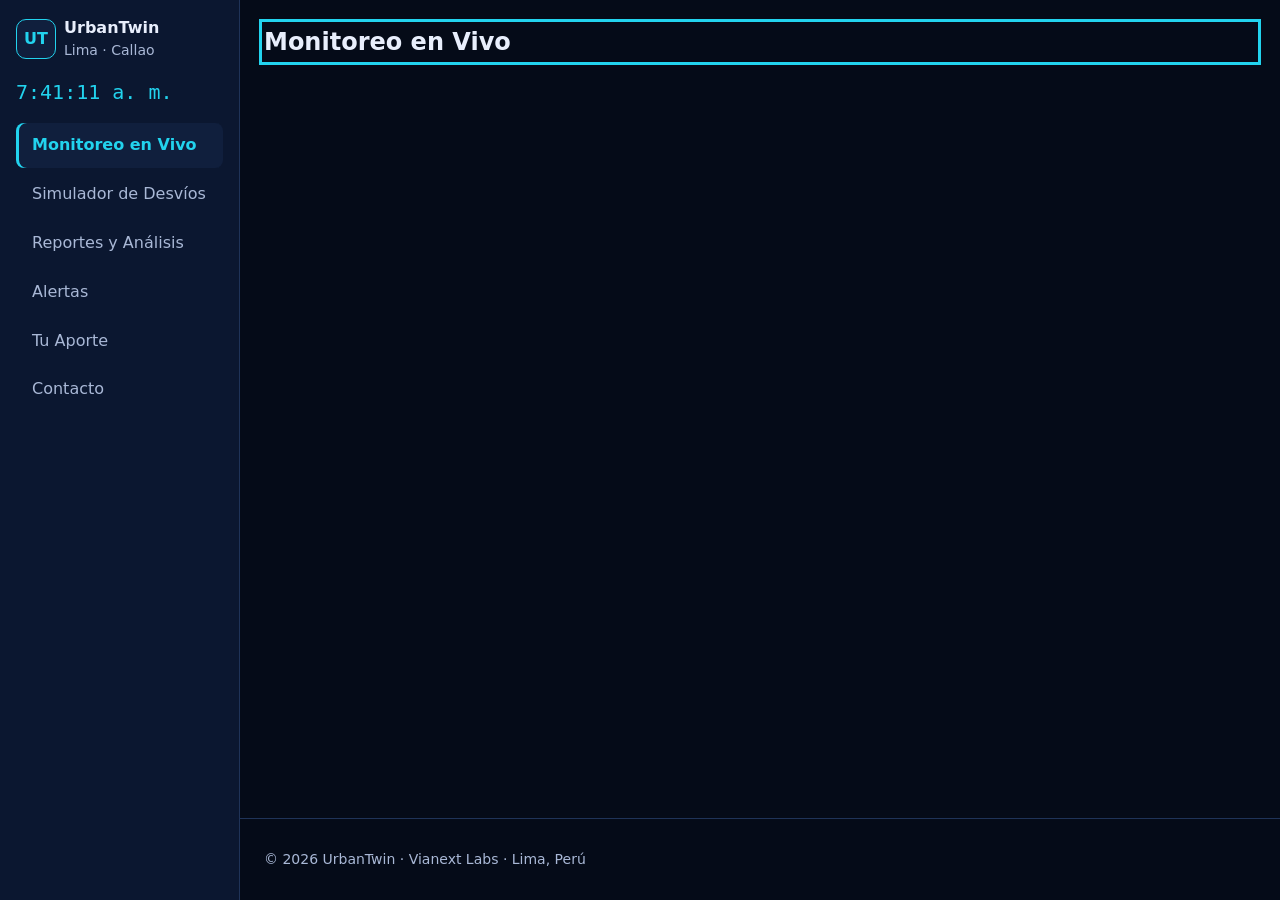
==== pages/index.html @ 760b2c67 "Base compartida: layout, variables CSS y navegación" ====
<!DOCTYPE html>
<html lang="es">
<head>
  <meta charset="UTF-8">
  <meta name="viewport" content="width=device-width, initial-scale=1">
  <title>UrbanTwin | Gemelo Digital Urbano</title>
  <link rel="icon" href="../favicon.ico">
  <link rel="stylesheet" href="../css/styles.css">
</head>
<body>
  <a class="skip-link" href="#contenido">Saltar al contenido</a>

  <aside class="sidebar">
    <div class="brand">
      <span class="brand__logo" aria-hidden="true">UT</span>
      <div>
        <strong>UrbanTwin</strong>
        <small>Lima · Callao</small>
      </div>
    </div>

    <p class="clock" id="reloj" aria-label="Hora del sistema">--:--:--</p>

    <nav aria-label="Navegación principal">
      <ul class="nav">
        <li><a href="#monitoreo" data-section="monitoreo">Monitoreo en Vivo</a></li>
        <li><a href="#simulador" data-section="simulador">Simulador de Desvíos</a></li>
        <li><a href="#reportes" data-section="reportes">Reportes y Análisis</a></li>
        <li><a href="#alertas" data-section="alertas">Alertas</a></li>
        <li><a href="#aporte" data-section="aporte">Tu Aporte</a></li>
        <li><a href="#contacto" data-section="contacto">Contacto</a></li>
      </ul>
    </nav>
  </aside>

  <div class="page">
    <main id="contenido">

      <!-- Persona 1 -->
      <section id="monitoreo" class="panel" aria-labelledby="t-monitoreo">
        <h1 id="t-monitoreo" tabindex="-1">Monitoreo en Vivo</h1>
        <!-- SECCIÓN: MONITOREO (Persona 1) -->
      </section>

      <section id="simulador" class="panel" aria-labelledby="t-simulador">
        <h2 id="t-simulador" tabindex="-1">Simulador de Desvíos</h2>
        <!-- SECCIÓN: SIMULADOR (Persona 1) -->
      </section>

      <!-- Persona 2 -->
      <section id="reportes" class="panel" aria-labelledby="t-reportes">
        <h2 id="t-reportes" tabindex="-1">Reportes y Análisis</h2>
        <!-- SECCIÓN: REPORTES (Persona 2) -->
      </section>

      <section id="alertas" class="panel" aria-labelledby="t-alertas">
        <h2 id="t-alertas" tabindex="-1">Alertas y Asistente</h2>
        <!-- SECCIÓN: ALERTAS (Persona 2) -->
      </section>

      <section id="aporte" class="panel" aria-labelledby="t-aporte">
        <h2 id="t-aporte" tabindex="-1">Tu Aporte</h2>
        <!-- SECCIÓN: TU APORTE (Persona 2) -->
      </section>

      <section id="contacto" class="panel" aria-labelledby="t-contacto">
        <h2 id="t-contacto" tabindex="-1">Contacto</h2>
        <!-- SECCIÓN: CONTACTO (Persona 2) -->
      </section>

    </main>

    <footer class="footer">
      <p>© 2026 UrbanTwin · Vianext Labs · Lima, Perú</p>
    </footer>
  </div>

  <script src="../js/main.js" defer></script>
</body>
</html>
---- css/styles.css ----
/* ===== VARIABLES (guía de estilos 4.1) ===== */
:root {
  --bg: #050b18;
  --surface: #0b1730;
  --surface-2: #101f3d;
  --border: #1f3358;

  --text: #e8eefc;
  --muted: #a9b8d6;

  --accent: #22d3ee;      /* cian: acciones */
  --red: #f87171;         /* congestión severa */
  --orange: #fb923c;      /* tráfico lento */
  --green: #34d399;       /* flujo normal */
  --purple: #c084fc;      /* semáforos inoperativos */

  --font-main: "Inter", "Roboto", system-ui, sans-serif;
  --font-mono: "JetBrains Mono", ui-monospace, monospace;

  --fs-base: 1rem;        /* 16px */
  --fs-small: 0.875rem;   /* 14px */
  --fs-h1: 1.5rem;        /* 24px */
  --fs-kpi: 2rem;         /* 32px */

  --radius: 12px;
  --space-1: 0.5rem;
  --space-2: 1rem;
  --space-3: 1.5rem;
  --sidebar-w: 240px;
}

/* ===== BASE ===== */
*, *::before, *::after { box-sizing: border-box; }

body {
  margin: 0;
  background: var(--bg);
  color: var(--text);
  font-family: var(--font-main);
  font-size: var(--fs-base);
  line-height: 1.5;
}

h1, h2 { margin: 0 0 var(--space-2); font-size: var(--fs-h1); }

a { color: var(--accent); }

:focus-visible {
  outline: 3px solid var(--accent);
  outline-offset: 2px;
}

.skip-link {
  position: absolute;
  left: -999px;
  background: var(--accent);
  color: #000;
  padding: var(--space-1) var(--space-2);
  z-index: 100;
}
.skip-link:focus { left: var(--space-1); top: var(--space-1); }

/* ===== LAYOUT ===== */
.sidebar {
  position: fixed;
  inset: 0 auto 0 0;
  width: var(--sidebar-w);
  background: var(--surface);
  border-right: 1px solid var(--border);
  padding: var(--space-2);
  display: flex;
  flex-direction: column;
  gap: var(--space-2);
}

.page {
  margin-left: var(--sidebar-w);
  min-height: 100vh;
  display: flex;
  flex-direction: column;
}

main { flex: 1; padding: var(--space-3); }

.brand { display: flex; align-items: center; gap: var(--space-1); }
.brand small { display: block; color: var(--muted); font-size: var(--fs-small); }
.brand__logo {
  display: grid; place-items: center;
  width: 40px; height: 40px;
  border-radius: 10px;
  background: var(--surface-2);
  border: 1px solid var(--accent);
  color: var(--accent);
  font-weight: 700;
}

.clock {
  margin: 0;
  font-family: var(--font-mono);
  font-size: 1.25rem;
  color: var(--accent);
}

.nav { list-style: none; margin: 0; padding: 0; display: grid; gap: 4px; }
.nav a {
  display: block;
  padding: 0.65rem var(--space-2);
  border-radius: 8px;
  color: var(--muted);
  text-decoration: none;
}
.nav a:hover { background: var(--surface-2); color: var(--text); }
.nav a[aria-current="page"] {
  background: var(--surface-2);
  color: var(--accent);
  font-weight: 600;
  box-shadow: inset 3px 0 0 var(--accent);
}

/* Solo se muestra la sección activa */
.panel { display: none; }
.panel.is-active { display: block; }

.footer {
  padding: var(--space-2) var(--space-3);
  border-top: 1px solid var(--border);
  color: var(--muted);
  font-size: var(--fs-small);
}

/* ===== COMPONENTES REUTILIZABLES ===== */
.card {
  background: var(--surface);
  border: 1px solid var(--border);
  border-radius: var(--radius);
  padding: var(--space-2);
}

.btn {
  background: var(--accent);
  color: #001018;
  border: 0;
  border-radius: 8px;
  padding: 0.65rem var(--space-2);
  font-weight: 600;
  cursor: pointer;
}
.btn:hover { filter: brightness(1.1); }
.btn--ghost {
  background: transparent;
  color: var(--text);
  border: 1px solid var(--border);
}

.badge {
  display: inline-block;
  padding: 2px 8px;
  border-radius: 6px;
  font-size: var(--fs-small);
  font-weight: 600;
  border: 1px solid currentColor;
}
.badge--high { color: var(--red); }
.badge--mid  { color: var(--orange); }
.badge--low  { color: var(--green); }

/* ===== SECCIÓN: MONITOREO (Persona 1) ===== */

/* ===== SECCIÓN: SIMULADOR (Persona 1) ===== */

/* ===== SECCIÓN: REPORTES (Persona 2) ===== */

/* ===== SECCIÓN: ALERTAS (Persona 2) ===== */

/* ===== SECCIÓN: TU APORTE (Persona 2) ===== */

/* ===== SECCIÓN: CONTACTO (Persona 2) ===== */

/* ===== RESPONSIVE ===== */
/* Tablet */
@media (max-width: 1024px) {
  :root { --sidebar-w: 200px; }
  main { padding: var(--space-2); }
}

/* Mobile: la barra lateral pasa a barra inferior */
@media (max-width: 768px) {
  .sidebar {
    inset: auto 0 0 0;
    width: 100%;
    flex-direction: row;
    align-items: center;
    padding: var(--space-1);
    border-right: 0;
    border-top: 1px solid var(--border);
    z-index: 50;
  }
  .brand, .clock { display: none; }
  nav { width: 100%; overflow-x: auto; }
  .nav { display: flex; gap: 4px; }
  .nav a { white-space: nowrap; font-size: var(--fs-small); padding: 0.6rem 0.8rem; }
  .nav a[aria-current="page"] { box-shadow: inset 0 -3px 0 var(--accent); }

  .page { margin-left: 0; padding-bottom: 72px; }
}
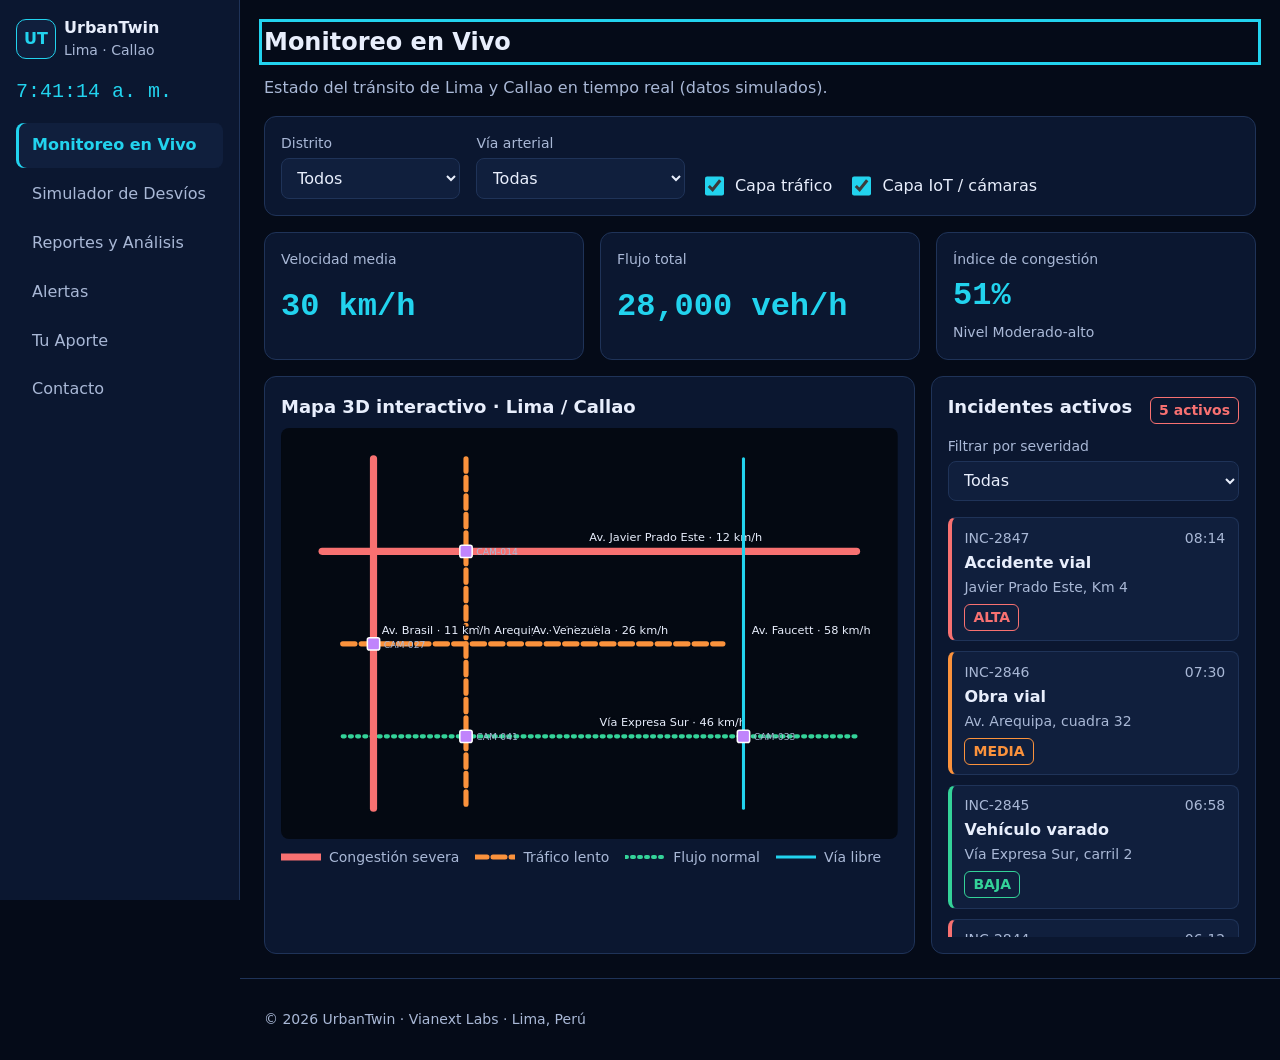
==== commit ae8d81ef: "Agrega sección Monitoreo en Vivo con mapa, filtros e incidentes" ====
--- a/pages/index.html
+++ b/pages/index.html
@@ -39,7 +39,98 @@
       <!-- Persona 1 -->
       <section id="monitoreo" class="panel" aria-labelledby="t-monitoreo">
         <h1 id="t-monitoreo" tabindex="-1">Monitoreo en Vivo</h1>
-        <!-- SECCIÓN: MONITOREO (Persona 1) -->
+        <p class="lead">Estado del tránsito de Lima y Callao en tiempo real (datos simulados).</p>
+
+<!-- Filtros -->
+<div class="mon-filters card" role="group" aria-label="Filtros del mapa">
+  <div class="field">
+    <label for="f-distrito">Distrito</label>
+    <select id="f-distrito">
+      <option value="todos">Todos</option>
+      <option>San Borja</option>
+      <option>Miraflores</option>
+      <option>Cercado de Lima</option>
+      <option>Callao</option>
+    </select>
+  </div>
+
+  <div class="field">
+    <label for="f-via">Vía arterial</label>
+    <select id="f-via"></select>
+  </div>
+
+  <label class="switch">
+    <input type="checkbox" id="capa-trafico-chk" role="switch" checked>
+    <span>Capa tráfico</span>
+  </label>
+
+  <label class="switch">
+    <input type="checkbox" id="capa-iot-chk" role="switch" checked>
+    <span>Capa IoT / cámaras</span>
+  </label>
+</div>
+
+<!-- Métricas rápidas -->
+<div class="mon-metrics">
+  <div class="card metric">
+    <span class="metric__label">Velocidad media</span>
+    <strong class="metric__value" id="m-vel">--</strong>
+  </div>
+  <div class="card metric">
+    <span class="metric__label">Flujo total</span>
+    <strong class="metric__value" id="m-flujo">--</strong>
+  </div>
+  <div class="card metric">
+    <span class="metric__label">Índice de congestión</span>
+    <strong class="metric__value" id="m-cong">--</strong>
+    <span class="metric__hint" id="m-cong-txt"></span>
+  </div>
+</div>
+
+<div class="mon-grid">
+  <!-- Mapa -->
+  <div class="card">
+    <h3 class="card__title">Mapa 3D interactivo · Lima / Callao</h3>
+    <svg id="mapa" viewBox="0 0 600 400" role="img" aria-labelledby="mapa-desc">
+      <title>Mapa simulado del tránsito en Lima y Callao</title>
+      <rect width="600" height="400" class="map-bg"></rect>
+      <g id="capa-trafico"></g>
+      <g id="capa-iot"></g>
+    </svg>
+    <p id="mapa-desc" class="sr-only">
+      Mapa esquemático con las vías principales. Cada vía muestra su nombre y su velocidad promedio.
+      El detalle también está disponible en la lista de incidentes.
+    </p>
+
+    <!-- Leyenda: color + patrón de línea + texto (doble codificación) -->
+    <ul class="legend" aria-label="Leyenda de tráfico">
+      <li><svg width="40" height="10" aria-hidden="true"><line x1="0" y1="5" x2="40" y2="5" class="road road--severa"/></svg> Congestión severa</li>
+      <li><svg width="40" height="10" aria-hidden="true"><line x1="0" y1="5" x2="40" y2="5" class="road road--lenta"/></svg> Tráfico lento</li>
+      <li><svg width="40" height="10" aria-hidden="true"><line x1="0" y1="5" x2="40" y2="5" class="road road--normal"/></svg> Flujo normal</li>
+      <li><svg width="40" height="10" aria-hidden="true"><line x1="0" y1="5" x2="40" y2="5" class="road road--libre"/></svg> Vía libre</li>
+    </ul>
+  </div>
+
+  <!-- Incidentes -->
+  <div class="card">
+    <div class="inc-head">
+      <h3 class="card__title">Incidentes activos</h3>
+      <span class="badge badge--high" id="inc-count" aria-live="polite">0 activos</span>
+    </div>
+
+    <div class="field">
+      <label for="f-sev">Filtrar por severidad</label>
+      <select id="f-sev">
+        <option value="todas">Todas</option>
+        <option value="alta">Alta</option>
+        <option value="media">Media</option>
+        <option value="baja">Baja</option>
+      </select>
+    </div>
+
+    <ul id="inc-list" class="inc-list"></ul>
+  </div>
+</div>
       </section>
 
       <section id="simulador" class="panel" aria-labelledby="t-simulador">
--- a/css/styles.css
+++ b/css/styles.css
@@ -165,6 +165,93 @@
 .badge--low  { color: var(--green); }
 
 /* ===== SECCIÓN: MONITOREO (Persona 1) ===== */
+.lead { color: var(--muted); margin: 0 0 var(--space-2); }
+.card__title { margin: 0 0 var(--space-1); font-size: 1.125rem; }
+
+.sr-only {
+  position: absolute; width: 1px; height: 1px; padding: 0; margin: -1px;
+  overflow: hidden; clip: rect(0 0 0 0); white-space: nowrap; border: 0;
+}
+
+/* Formularios (reutilizables) */
+.field { display: grid; gap: 4px; }
+.field label { font-size: var(--fs-small); color: var(--muted); }
+select {
+  background: var(--surface-2);
+  color: var(--text);
+  border: 1px solid var(--border);
+  border-radius: 8px;
+  padding: 0.55rem 0.7rem;
+  font: inherit;
+  min-width: 170px;
+}
+
+.switch { display: inline-flex; align-items: center; gap: 0.5rem; cursor: pointer; }
+.switch input { width: 1.2rem; height: 1.2rem; accent-color: var(--accent); }
+
+/* Filtros */
+.mon-filters {
+  display: flex; flex-wrap: wrap; align-items: flex-end;
+  gap: var(--space-2); margin-bottom: var(--space-2);
+}
+
+/* Métricas */
+.mon-metrics {
+  display: grid;
+  grid-template-columns: repeat(3, 1fr);
+  gap: var(--space-2);
+  margin-bottom: var(--space-2);
+}
+.metric { display: grid; gap: 2px; }
+.metric__label { color: var(--muted); font-size: var(--fs-small); }
+.metric__value { font-family: var(--font-mono); font-size: var(--fs-kpi); color: var(--accent); }
+.metric__hint { font-size: var(--fs-small); color: var(--muted); }
+
+/* Mapa + incidentes */
+.mon-grid {
+  display: grid;
+  grid-template-columns: minmax(0, 2fr) minmax(0, 1fr);
+  gap: var(--space-2);
+}
+#mapa { width: 100%; height: auto; border-radius: 8px; display: block; }
+.map-bg { fill: #040912; }
+.map-label { fill: var(--text); font-size: 11px; paint-order: stroke; stroke: #040912; stroke-width: 3px; }
+
+/* Estados de tráfico: color + patrón de línea */
+.road { fill: none; stroke-linecap: round; }
+.road--severa { stroke: var(--red);    stroke-width: 7; }
+.road--lenta  { stroke: var(--orange); stroke-width: 5; stroke-dasharray: 12 6; }
+.road--normal { stroke: var(--green);  stroke-width: 4; stroke-dasharray: 2 5; }
+.road--libre  { stroke: var(--accent); stroke-width: 3; }
+.road.is-dim, .map-label.is-dim { opacity: 0.2; }
+
+.cam { fill: var(--purple); stroke: #fff; stroke-width: 1.5; }
+.cam-label { fill: var(--muted); font-size: 9px; }
+
+.legend {
+  list-style: none; margin: var(--space-1) 0 0; padding: 0;
+  display: flex; flex-wrap: wrap; gap: var(--space-2);
+  font-size: var(--fs-small); color: var(--muted);
+}
+.legend li { display: flex; align-items: center; gap: 0.5rem; }
+
+/* Incidentes */
+.inc-head { display: flex; justify-content: space-between; align-items: center; margin-bottom: var(--space-1); }
+.inc-list { list-style: none; margin: var(--space-2) 0 0; padding: 0; display: grid; gap: 0.6rem; max-height: 420px; overflow-y: auto; }
+.inc {
+  background: var(--surface-2);
+  border: 1px solid var(--border);
+  border-left: 4px solid var(--muted);
+  border-radius: 8px;
+  padding: 0.6rem 0.8rem;
+}
+.inc--alta  { border-left-color: var(--red); }
+.inc--media { border-left-color: var(--orange); }
+.inc--baja  { border-left-color: var(--green); }
+.inc__top { display: flex; justify-content: space-between; color: var(--muted); font-size: var(--fs-small); }
+.inc__title { margin: 2px 0; font-weight: 600; }
+.inc__place { margin: 0 0 6px; color: var(--muted); font-size: var(--fs-small); }
+.inc-empty { color: var(--muted); }
 
 /* ===== SECCIÓN: SIMULADOR (Persona 1) ===== */
 
@@ -181,6 +268,7 @@
 @media (max-width: 1024px) {
   :root { --sidebar-w: 200px; }
   main { padding: var(--space-2); }
+    .mon-grid { grid-template-columns: 1fr; }
 }
 
 /* Mobile: la barra lateral pasa a barra inferior */
@@ -202,4 +290,7 @@
   .nav a[aria-current="page"] { box-shadow: inset 0 -3px 0 var(--accent); }
 
   .page { margin-left: 0; padding-bottom: 72px; }
+  .mon-metrics { grid-template-columns: 1fr; }
+  .mon-filters { flex-direction: column; align-items: stretch; }
+  select { width: 100%; }
 }
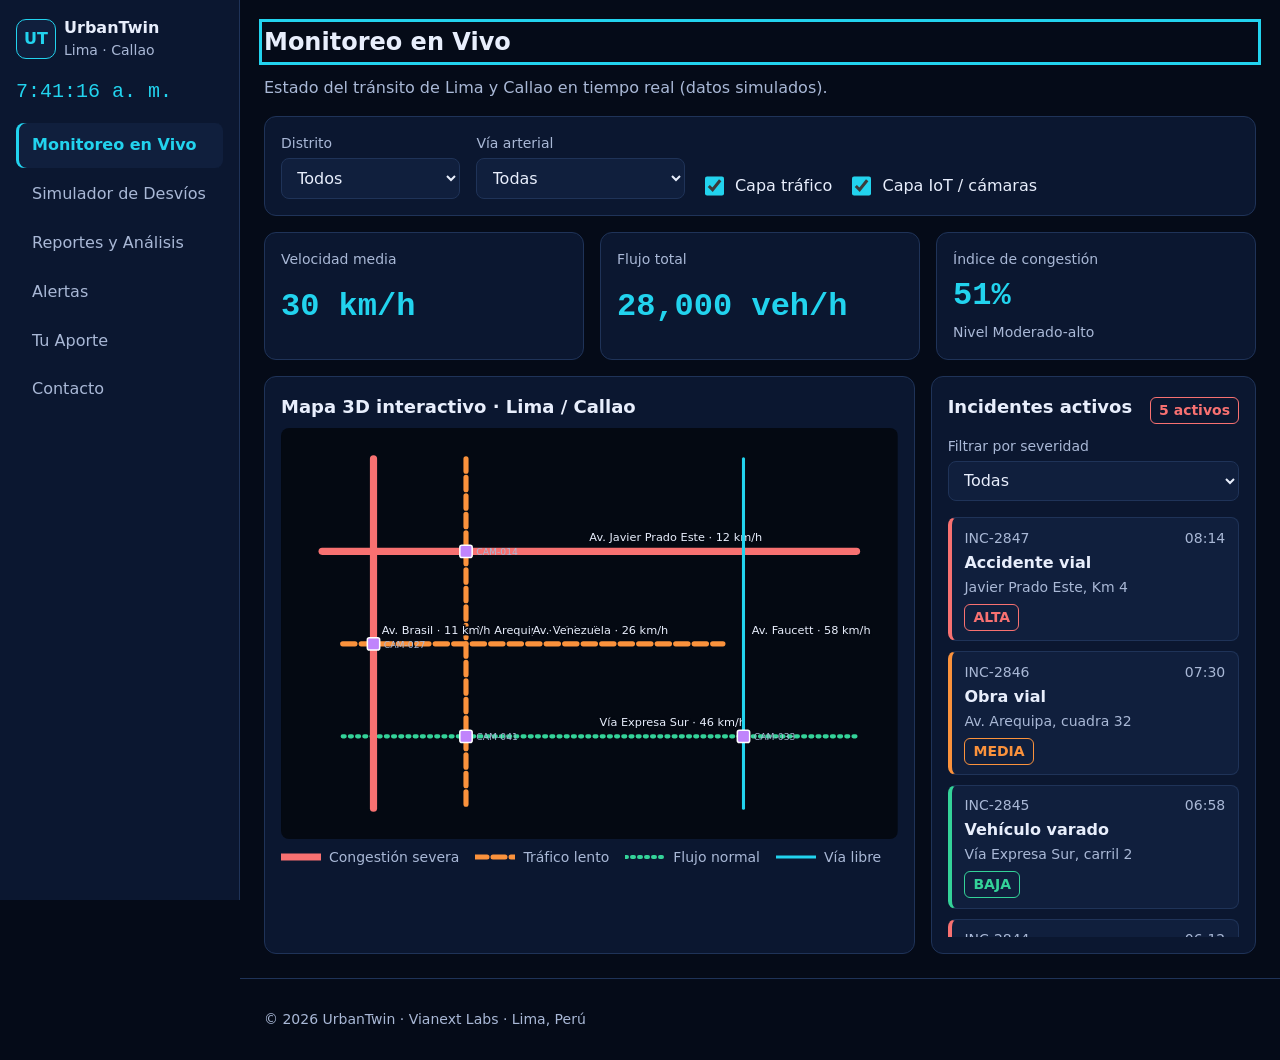
==== commit 9d14e600: "Agrega HTML y CSS del Simulador de Desvíos" ====
--- a/pages/index.html
+++ b/pages/index.html
@@ -135,7 +135,143 @@
 
       <section id="simulador" class="panel" aria-labelledby="t-simulador">
         <h2 id="t-simulador" tabindex="-1">Simulador de Desvíos</h2>
-        <!-- SECCIÓN: SIMULADOR (Persona 1) -->
+        <p class="lead">Configura un cierre vial y evalúa su impacto antes de aplicarlo en la calle real.</p>
+
+<div class="sim-layout">
+
+  <!-- Columna izquierda: configuración -->
+  <div class="sim-side">
+    <form id="sim-form" class="card" novalidate>
+      <h3 class="card__title">Configuración de cierre</h3>
+
+      <div class="field">
+        <label for="sim-via">Vía afectada</label>
+        <select id="sim-via" required>
+          <option value="">Selecciona una vía</option>
+          <option value="javier-prado">Av. Javier Prado Este</option>
+          <option value="arequipa">Av. Arequipa</option>
+          <option value="via-expresa">Vía Expresa Sur</option>
+          <option value="faucett">Av. Faucett</option>
+          <option value="venezuela">Av. Venezuela</option>
+          <option value="brasil">Av. Brasil</option>
+        </select>
+        <p class="field__error" id="sim-via-error" role="alert" hidden></p>
+      </div>
+
+      <fieldset class="field">
+        <legend>Tipo de cierre</legend>
+        <div class="toggle-group">
+          <button type="button" id="sim-parcial" class="toggle" aria-pressed="true">Parcial</button>
+          <button type="button" id="sim-total" class="toggle" aria-pressed="false">Total</button>
+        </div>
+      </fieldset>
+
+      <div class="field">
+        <label for="sim-duracion">
+          Duración estimada: <output id="sim-duracion-txt" for="sim-duracion">4 horas</output>
+        </label>
+        <input type="range" id="sim-duracion" min="1" max="12" value="4" step="1">
+      </div>
+
+      <div class="field">
+        <label for="sim-aforo">Aforo vehicular (veh/h)</label>
+        <input type="number" id="sim-aforo" min="100" max="10000" step="100" value="3000"
+               aria-describedby="sim-aforo-ayuda sim-aforo-error">
+        <small id="sim-aforo-ayuda" class="field__help">Entre 100 y 10 000 vehículos por hora.</small>
+        <p class="field__error" id="sim-aforo-error" role="alert" hidden></p>
+      </div>
+
+      <fieldset class="field">
+        <legend>Rutas alternas</legend>
+        <label class="check"><input type="checkbox" id="sim-ruta-1" name="ruta" value="arequipa" checked> Av. Arequipa</label>
+        <label class="check"><input type="checkbox" id="sim-ruta-2" name="ruta" value="via-expresa" checked> Vía Expresa Sur</label>
+        <label class="check"><input type="checkbox" id="sim-ruta-3" name="ruta" value="venezuela"> Av. Venezuela</label>
+        <p class="field__error" id="sim-rutas-error" role="alert" hidden></p>
+      </fieldset>
+
+      <button type="submit" id="sim-ejecutar" class="btn btn--block">Ejecutar simulación</button>
+    </form>
+
+    <div class="card">
+      <h3 class="card__title">Parámetros de impacto</h3>
+      <dl class="impact">
+        <div><dt>Radio de análisis</dt><dd id="imp-radio">5 km</dd></div>
+        <div><dt>Hora pico incluida</dt><dd id="imp-hora">Sí (07:00–09:00)</dd></div>
+        <div><dt>Rutas alternas</dt><dd id="imp-rutas">2 calculadas</dd></div>
+        <div><dt>Vehículos impactados</dt><dd id="imp-vehiculos">~12 400 veh</dd></div>
+      </dl>
+    </div>
+  </div>
+
+  <!-- Columna derecha: mapa y resultados -->
+  <div class="sim-main">
+    <div class="card">
+      <h3 class="card__title">Ejecución de simulación en 3D</h3>
+      <svg id="sim-mapa" viewBox="0 0 600 340" role="img" aria-labelledby="sim-mapa-desc">
+        <title>Vista del mapa con el cierre y las rutas alternas</title>
+        <rect width="600" height="340" class="map-bg"></rect>
+        <g id="sim-capa-vias"></g>
+        <g id="sim-capa-flujo"></g>
+      </svg>
+      <p id="sim-mapa-desc" class="sr-only">
+        Mapa esquemático donde se muestra la vía cerrada y las rutas alternas con la animación del flujo vehicular.
+      </p>
+      <p id="sim-estado" class="sim-estado" aria-live="polite">Configura y ejecuta una simulación.</p>
+    </div>
+
+    <!-- Resultados -->
+    <div class="card" id="sim-resultados" aria-live="polite">
+      <h3 class="card__title">Comparación de escenarios</h3>
+      <p id="sim-vacio" class="inc-empty">Aún no hay resultados. Ejecuta una simulación para compararlos.</p>
+
+      <div id="sim-comparativa" class="scenarios" hidden>
+        <article class="scenario" id="esc-1">
+          <header>
+            <h4>Escenario 1</h4>
+            <span class="badge" id="esc-1-badge">--</span>
+          </header>
+          <dl>
+            <div><dt>Retraso promedio</dt><dd id="esc-1-retraso">--</dd></div>
+            <div><dt>Vehículos desviados</dt><dd id="esc-1-desviados">--</dd></div>
+            <div><dt>Nivel de servicio</dt><dd id="esc-1-nivel">--</dd></div>
+          </dl>
+        </article>
+
+        <article class="scenario" id="esc-2">
+          <header>
+            <h4>Escenario 2</h4>
+            <span class="badge" id="esc-2-badge">--</span>
+          </header>
+          <dl>
+            <div><dt>Retraso promedio</dt><dd id="esc-2-retraso">--</dd></div>
+            <div><dt>Vehículos desviados</dt><dd id="esc-2-desviados">--</dd></div>
+            <div><dt>Nivel de servicio</dt><dd id="esc-2-nivel">--</dd></div>
+          </dl>
+        </article>
+
+        <article class="scenario" id="esc-3">
+          <header>
+            <h4>Escenario 3</h4>
+            <span class="badge" id="esc-3-badge">--</span>
+          </header>
+          <dl>
+            <div><dt>Retraso promedio</dt><dd id="esc-3-retraso">--</dd></div>
+            <div><dt>Vehículos desviados</dt><dd id="esc-3-desviados">--</dd></div>
+            <div><dt>Nivel de servicio</dt><dd id="esc-3-nivel">--</dd></div>
+          </dl>
+        </article>
+      </div>
+    </div>
+  </div>
+</div>
+
+<!-- Modal de carga -->
+<dialog id="sim-modal" aria-labelledby="sim-modal-titulo">
+  <h3 id="sim-modal-titulo">Procesando simulación</h3>
+  <p id="sim-modal-texto">Renderizando el flujo vehicular en 3D…</p>
+  <progress id="sim-progreso" max="100" value="0" aria-label="Progreso de la simulación"></progress>
+  <button type="button" id="sim-cancelar" class="btn btn--ghost">Cancelar</button>
+</dialog>
       </section>
 
       <!-- Persona 2 -->
--- a/css/styles.css
+++ b/css/styles.css
@@ -254,6 +254,113 @@
 .inc-empty { color: var(--muted); }
 
 /* ===== SECCIÓN: SIMULADOR (Persona 1) ===== */
+.sim-layout {
+  display: grid;
+  grid-template-columns: minmax(280px, 1fr) minmax(0, 2fr);
+  gap: var(--space-2);
+  align-items: start;
+}
+.sim-side, .sim-main { display: grid; gap: var(--space-2); }
+
+/* Formularios: más campos reutilizables */
+input[type="number"] {
+  background: var(--surface-2);
+  color: var(--text);
+  border: 1px solid var(--border);
+  border-radius: 8px;
+  padding: 0.55rem 0.7rem;
+  font: inherit;
+  width: 100%;
+}
+input[type="range"] { width: 100%; accent-color: var(--accent); }
+
+#sim-form { display: grid; gap: var(--space-2); }
+fieldset { border: 0; padding: 0; margin: 0; min-inline-size: 0; }
+legend { font-size: var(--fs-small); color: var(--muted); padding: 0; margin-bottom: 4px; }
+.field > label { display: block; }
+output { color: var(--accent); font-family: var(--font-mono); }
+
+.field__help { color: var(--muted); font-size: var(--fs-small); }
+.field__error { margin: 4px 0 0; color: var(--red); font-size: var(--fs-small); font-weight: 600; }
+.field__error::before { content: "⚠ "; }
+
+.field.has-error select,
+.field.has-error input { border-color: var(--red); }
+
+.check { display: flex; align-items: center; gap: 0.5rem; padding: 4px 0; cursor: pointer; }
+.check input { width: 1.1rem; height: 1.1rem; accent-color: var(--accent); }
+
+/* Botones de tipo de cierre (aria-pressed) */
+.toggle-group { display: grid; grid-template-columns: 1fr 1fr; gap: var(--space-1); }
+.toggle {
+  background: var(--surface-2);
+  color: var(--text);
+  border: 1px solid var(--border);
+  border-radius: 8px;
+  padding: 0.6rem;
+  font: inherit;
+  cursor: pointer;
+}
+.toggle:hover { border-color: var(--accent); }
+.toggle[aria-pressed="true"] {
+  background: rgba(34, 211, 238, 0.15);
+  border-color: var(--accent);
+  color: var(--accent);
+  font-weight: 700;
+}
+.toggle[aria-pressed="true"]::before { content: "✓ "; }
+
+.btn--block { width: 100%; }
+.btn:disabled { opacity: 0.5; cursor: not-allowed; }
+
+/* Parámetros de impacto */
+.impact { margin: 0; display: grid; gap: 0.5rem; }
+.impact div { display: flex; justify-content: space-between; gap: var(--space-1); }
+.impact dt { color: var(--muted); }
+.impact dd { margin: 0; font-family: var(--font-mono); font-weight: 600; }
+
+/* Mapa del simulador */
+#sim-mapa { width: 100%; height: auto; border-radius: 8px; display: block; }
+.sim-estado { margin: var(--space-1) 0 0; color: var(--muted); font-size: var(--fs-small); }
+
+/* Escenarios */
+.scenarios { display: grid; grid-template-columns: repeat(3, 1fr); gap: var(--space-2); }
+.scenario {
+  background: var(--surface-2);
+  border: 1px solid var(--border);
+  border-radius: var(--radius);
+  padding: var(--space-2);
+}
+.scenario header { display: flex; justify-content: space-between; align-items: center; margin-bottom: var(--space-1); }
+.scenario h4 { margin: 0; }
+.scenario dl { margin: 0; display: grid; gap: 0.5rem; }
+.scenario dt { color: var(--muted); font-size: var(--fs-small); }
+.scenario dd { margin: 0; font-family: var(--font-mono); font-weight: 600; }
+.scenario.is-optimo { border-color: var(--green); }
+.scenario.is-suboptimo { border-color: var(--orange); }
+.scenario[hidden], .scenarios[hidden] { display: none; }
+
+/* Estados del badge de escenario */
+.badge--ok   { color: var(--green); }
+.badge--warn { color: var(--orange); }
+
+/* Modal de carga */
+dialog {
+  background: var(--surface);
+  color: var(--text);
+  border: 1px solid var(--accent);
+  border-radius: var(--radius);
+  padding: var(--space-3);
+  width: min(420px, 90vw);
+}
+dialog::backdrop { background: rgba(0, 0, 0, 0.7); }
+dialog h3 { margin-top: 0; }
+progress {
+  width: 100%;
+  height: 12px;
+  margin: var(--space-1) 0 var(--space-2);
+  accent-color: var(--accent);
+}
 
 /* ===== SECCIÓN: REPORTES (Persona 2) ===== */
 
@@ -268,7 +375,8 @@
 @media (max-width: 1024px) {
   :root { --sidebar-w: 200px; }
   main { padding: var(--space-2); }
-    .mon-grid { grid-template-columns: 1fr; }
+  .mon-grid { grid-template-columns: 1fr; }
+  .sim-layout { grid-template-columns: 1fr; }
 }
 
 /* Mobile: la barra lateral pasa a barra inferior */
@@ -293,4 +401,5 @@
   .mon-metrics { grid-template-columns: 1fr; }
   .mon-filters { flex-direction: column; align-items: stretch; }
   select { width: 100%; }
+  .scenarios { grid-template-columns: 1fr; }
 }
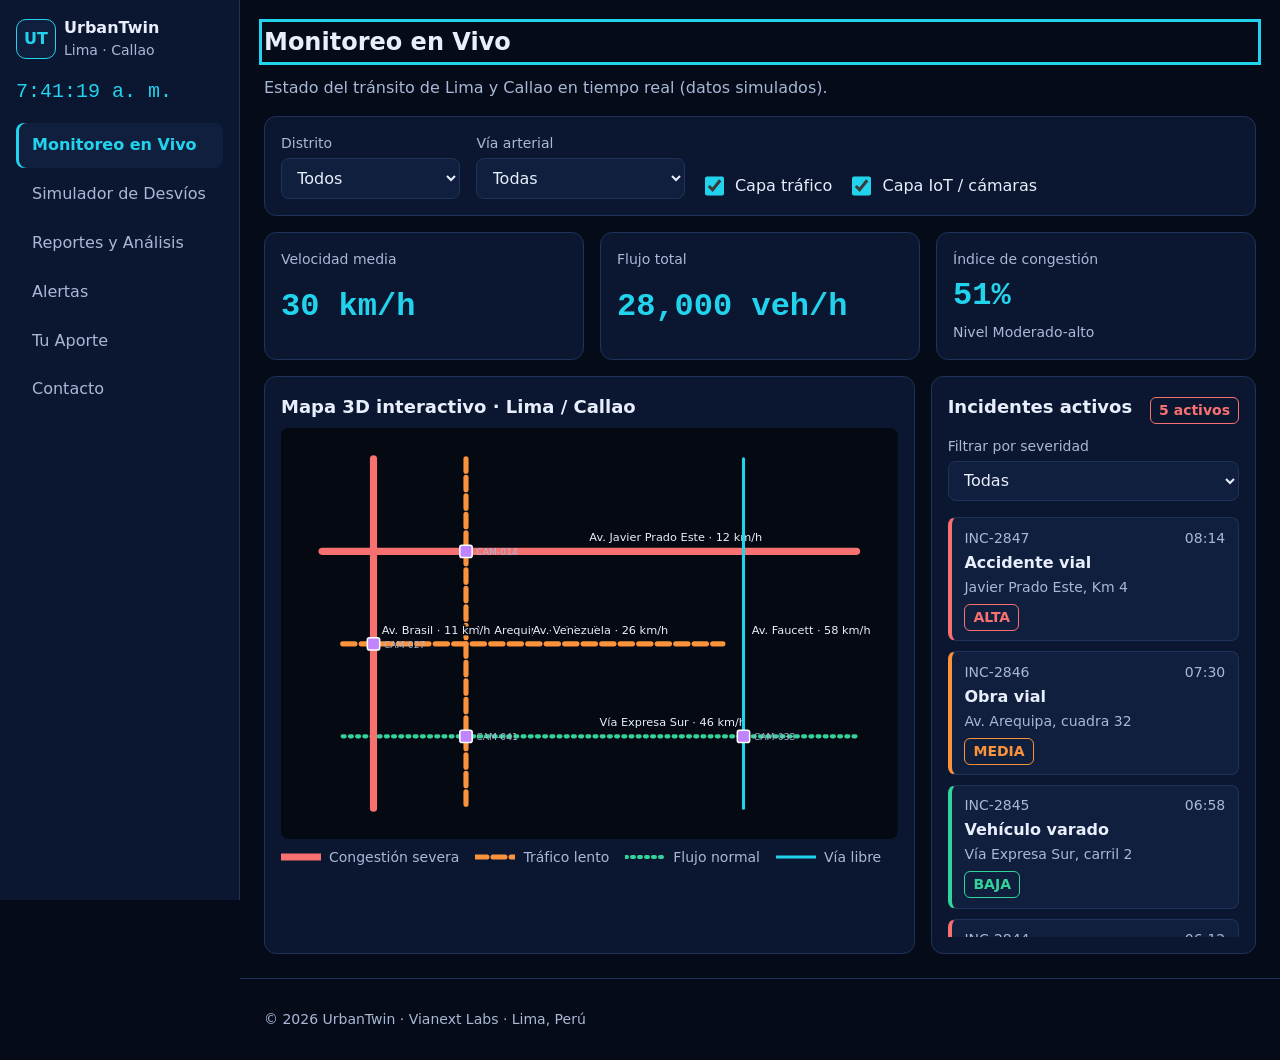
==== commit 5295be99: "Agrega HTML y CSS de Reportes y Análisis (HU-07, HU-08)" ====
--- a/pages/index.html
+++ b/pages/index.html
@@ -277,8 +277,158 @@
       <!-- Persona 2 -->
       <section id="reportes" class="panel" aria-labelledby="t-reportes">
         <h2 id="t-reportes" tabindex="-1">Reportes y Análisis</h2>
-        <!-- SECCIÓN: REPORTES (Persona 2) -->
-      </section>
+       <p class="lead">Consulta métricas consolidadas de la red vial y exporta informes técnicos de impacto.</p>
+<p class="rep-periodo">Período: <time id="rep-periodo" datetime="2026-09-22">22 Sep 2026 · 00:00–20:00</time></p>
+
+<!-- Pestañas -->
+<div class="tabs" role="tablist" aria-label="Secciones de reportes">
+  <button type="button" role="tab" id="tab-metricas" class="tab" aria-selected="true" aria-controls="panel-metricas" tabindex="0">Métricas</button>
+  <button type="button" role="tab" id="tab-analisis" class="tab" aria-selected="false" aria-controls="panel-analisis" tabindex="-1">Análisis</button>
+  <button type="button" role="tab" id="tab-exportacion" class="tab" aria-selected="false" aria-controls="panel-exportacion" tabindex="-1">Exportación</button>
+</div>
+
+<!-- Pestaña 1: Métricas (HU-07) -->
+<div id="panel-metricas" class="tabpanel" role="tabpanel" aria-labelledby="tab-metricas" data-hu="HU-07" tabindex="0">
+  <h3 class="card__title">Resumen ejecutivo</h3>
+  <div class="kpis">
+    <div class="card kpi">
+      <span class="metric__label">Vehículos monitoreados</span>
+      <strong class="kpi__value kpi--cyan" id="kpi-vehiculos">1.87M</strong>
+      <span class="metric__hint" id="kpi-vehiculos-var">▲ +3.2% vs ayer</span>
+      <progress class="kpi__bar" max="100" value="75" aria-label="Avance de vehículos monitoreados"></progress>
+    </div>
+    <div class="card kpi">
+      <span class="metric__label">Velocidad media</span>
+      <strong class="kpi__value kpi--orange" id="kpi-velocidad">28 km/h</strong>
+      <span class="metric__hint" id="kpi-velocidad-var">▼ −8.4 km/h en hora pico</span>
+      <progress class="kpi__bar" max="100" value="47" aria-label="Velocidad media respecto al máximo"></progress>
+    </div>
+    <div class="card kpi">
+      <span class="metric__label">Incidentes resueltos</span>
+      <strong class="kpi__value kpi--green" id="kpi-resueltos">18/24</strong>
+      <span class="metric__hint" id="kpi-resueltos-var">Tiempo resp. 7 min promedio</span>
+      <progress class="kpi__bar" max="100" value="75" aria-label="Porcentaje de incidentes resueltos"></progress>
+    </div>
+    <div class="card kpi">
+      <span class="metric__label">Índice de congestión</span>
+      <strong class="kpi__value kpi--red" id="kpi-congestion">63%</strong>
+      <span class="metric__hint" id="kpi-congestion-var">Nivel moderado-alto</span>
+      <progress class="kpi__bar" max="100" value="63" aria-label="Índice de congestión"></progress>
+    </div>
+  </div>
+
+  <div class="rep-grid">
+    <div class="card">
+      <h3 class="card__title">Incidentes por tipo</h3>
+      <table class="table">
+        <caption class="sr-only">Incidentes viales activos y resueltos por tipo</caption>
+        <thead>
+          <tr><th scope="col">Tipo</th><th scope="col">Activos</th><th scope="col">Resueltos</th></tr>
+        </thead>
+        <tbody id="rep-tabla-incidentes">
+          <tr><th scope="row">Accidentes viales</th><td>3</td><td>5</td></tr>
+          <tr><th scope="row">Obras en vía pública</th><td>2</td><td>4</td></tr>
+          <tr><th scope="row">Vehículos varados</th><td>1</td><td>4</td></tr>
+          <tr><th scope="row">Semáforos inoperativos</th><td>2</td><td>2</td></tr>
+          <tr><th scope="row">Eventos especiales</th><td>0</td><td>3</td></tr>
+        </tbody>
+      </table>
+    </div>
+
+    <div class="card">
+      <h3 class="card__title">Métricas de tiempo promedio</h3>
+      <dl class="impact" id="rep-tiempos">
+        <div><dt>Tiempo de primera respuesta</dt><dd>4.2 min</dd></div>
+        <div><dt>Tiempo de resolución parcial</dt><dd>18.7 min</dd></div>
+        <div><dt>Tiempo de resolución total</dt><dd>47.3 min</dd></div>
+        <div><dt>Tiempo de desvío activo</dt><dd>2.3 h</dd></div>
+        <div><dt>Demora media por incidente</dt><dd>11.2 min</dd></div>
+      </dl>
+    </div>
+  </div>
+</div>
+
+<!-- Pestaña 2: Análisis -->
+<div id="panel-analisis" class="tabpanel" role="tabpanel" aria-labelledby="tab-analisis" data-hu="HU-07" tabindex="0" hidden>
+  <div class="card">
+    <h3 class="card__title">Velocidad media por vía</h3>
+    <div class="field an-filter">
+      <label for="an-orden">Ordenar por</label>
+      <select id="an-orden">
+        <option value="velocidad-asc">Velocidad (menor a mayor)</option>
+        <option value="velocidad-desc">Velocidad (mayor a menor)</option>
+        <option value="nombre">Nombre</option>
+      </select>
+    </div>
+    <ul class="bars" id="an-barras" aria-label="Velocidad media por vía">
+      <li class="bar">
+        <span class="bar__name">Av. Brasil</span>
+        <span class="bar__track"><span class="bar__fill bar__fill--severa" style="--w:18%"></span></span>
+        <span class="bar__value">11 km/h · Congestión severa</span>
+      </li>
+      <li class="bar">
+        <span class="bar__name">Av. Javier Prado Este</span>
+        <span class="bar__track"><span class="bar__fill bar__fill--severa" style="--w:20%"></span></span>
+        <span class="bar__value">12 km/h · Congestión severa</span>
+      </li>
+      <li class="bar">
+        <span class="bar__name">Av. Arequipa</span>
+        <span class="bar__track"><span class="bar__fill bar__fill--lenta" style="--w:40%"></span></span>
+        <span class="bar__value">24 km/h · Tráfico lento</span>
+      </li>
+      <li class="bar">
+        <span class="bar__name">Av. Venezuela</span>
+        <span class="bar__track"><span class="bar__fill bar__fill--lenta" style="--w:43%"></span></span>
+        <span class="bar__value">26 km/h · Tráfico lento</span>
+      </li>
+      <li class="bar">
+        <span class="bar__name">Vía Expresa Sur</span>
+        <span class="bar__track"><span class="bar__fill bar__fill--normal" style="--w:77%"></span></span>
+        <span class="bar__value">46 km/h · Flujo normal</span>
+      </li>
+      <li class="bar">
+        <span class="bar__name">Av. Faucett</span>
+        <span class="bar__track"><span class="bar__fill bar__fill--libre" style="--w:97%"></span></span>
+        <span class="bar__value">58 km/h · Vía libre</span>
+      </li>
+    </ul>
+  </div>
+</div>
+
+<!-- Pestaña 3: Exportación (HU-08) -->
+<div id="panel-exportacion" class="tabpanel" role="tabpanel" aria-labelledby="tab-exportacion" data-hu="HU-08" tabindex="0" hidden>
+  <form id="exp-form" class="card" novalidate>
+    <h3 class="card__title">Generar informe técnico de impacto vial</h3>
+
+    <div class="field">
+      <label for="exp-escenario">Simulación a reportar</label>
+      <select id="exp-escenario" required>
+        <option value="">Selecciona una simulación</option>
+        <option value="esc-1">Escenario 1 · Javier Prado Este (cierre parcial)</option>
+        <option value="esc-2">Escenario 2 · Javier Prado Este (cierre total)</option>
+        <option value="esc-3">Escenario 3 · Av. Arequipa (cierre parcial)</option>
+      </select>
+      <p class="field__error" id="exp-escenario-error" role="alert" hidden></p>
+    </div>
+
+    <fieldset class="field">
+      <legend>Formato de exportación</legend>
+      <label class="check"><input type="radio" name="formato" id="exp-pdf" value="pdf" checked> PDF</label>
+      <label class="check"><input type="radio" name="formato" id="exp-excel" value="csv"> Excel (CSV)</label>
+    </fieldset>
+
+    <fieldset class="field">
+      <legend>Contenido del informe</legend>
+      <label class="check"><input type="checkbox" name="contenido" id="exp-c-metricas" value="metricas" checked> Métricas ejecutivas</label>
+      <label class="check"><input type="checkbox" name="contenido" id="exp-c-incidentes" value="incidentes" checked> Incidentes por tipo</label>
+      <label class="check"><input type="checkbox" name="contenido" id="exp-c-escenarios" value="escenarios"> Comparación de escenarios</label>
+      <p class="field__error" id="exp-contenido-error" role="alert" hidden></p>
+    </fieldset>
+
+    <button type="submit" id="exp-generar" class="btn">Generar y exportar informe</button>
+    <p id="exp-estado" class="exp-estado" role="status" aria-live="polite"></p>
+  </form>
+</div>
 
       <section id="alertas" class="panel" aria-labelledby="t-alertas">
         <h2 id="t-alertas" tabindex="-1">Alertas y Asistente</h2>
--- a/css/styles.css
+++ b/css/styles.css
@@ -363,6 +363,76 @@
 }
 
 /* ===== SECCIÓN: REPORTES (Persona 2) ===== */
+.rep-periodo { margin: 0 0 var(--space-2); color: var(--muted); font-size: var(--fs-small); }
+
+/* Pestañas */
+.tabs { display: flex; gap: var(--space-1); margin-bottom: var(--space-2); flex-wrap: wrap; }
+.tab {
+  background: var(--surface);
+  color: var(--text);
+  border: 1px solid var(--border);
+  border-radius: 8px;
+  padding: 0.6rem 1.2rem;
+  font: inherit;
+  cursor: pointer;
+}
+.tab:hover { border-color: var(--accent); }
+.tab[aria-selected="true"] {
+  background: rgba(34, 211, 238, 0.15);
+  border-color: var(--accent);
+  color: var(--accent);
+  font-weight: 700;
+}
+.tabpanel[hidden] { display: none; }
+
+/* KPIs */
+.kpis {
+  display: grid;
+  grid-template-columns: repeat(4, 1fr);
+  gap: var(--space-2);
+  margin-bottom: var(--space-2);
+}
+.kpi { display: grid; gap: 4px; }
+.kpi__value { font-family: var(--font-mono); font-size: var(--fs-kpi); }
+.kpi--cyan { color: var(--accent); }
+.kpi--orange { color: var(--orange); }
+.kpi--green { color: var(--green); }
+.kpi--red { color: var(--red); }
+.kpi__bar { width: 100%; height: 8px; accent-color: var(--accent); }
+
+.rep-grid {
+  display: grid;
+  grid-template-columns: repeat(2, minmax(0, 1fr));
+  gap: var(--space-2);
+}
+
+/* Tabla */
+.table { width: 100%; border-collapse: collapse; }
+.table th, .table td {
+  padding: 0.6rem 0.5rem;
+  text-align: left;
+  border-bottom: 1px solid var(--border);
+}
+.table thead th { color: var(--muted); font-size: var(--fs-small); font-weight: 600; }
+.table tbody th { font-weight: 500; }
+.table td { font-family: var(--font-mono); }
+
+/* Gráfico de barras (doble codificación: color + texto) */
+.an-filter { max-width: 260px; margin-bottom: var(--space-2); }
+.bars { list-style: none; margin: 0; padding: 0; display: grid; gap: var(--space-2); }
+.bar { display: grid; grid-template-columns: 180px 1fr 220px; gap: var(--space-1); align-items: center; }
+.bar__track { background: var(--surface-2); border-radius: 6px; height: 14px; overflow: hidden; }
+.bar__fill { display: block; height: 100%; width: var(--w); border-radius: 6px; }
+.bar__fill--severa { background: var(--red); }
+.bar__fill--lenta  { background: var(--orange); }
+.bar__fill--normal { background: var(--green); }
+.bar__fill--libre  { background: var(--accent); }
+.bar__value { font-size: var(--fs-small); color: var(--muted); }
+
+/* Exportación */
+#exp-form { display: grid; gap: var(--space-2); max-width: 560px; }
+.exp-estado { margin: 0; min-height: 1.5em; color: var(--green); font-weight: 600; }
+.exp-estado.is-error { color: var(--red); }
 
 /* ===== SECCIÓN: ALERTAS (Persona 2) ===== */
 
@@ -377,6 +447,8 @@
   main { padding: var(--space-2); }
   .mon-grid { grid-template-columns: 1fr; }
   .sim-layout { grid-template-columns: 1fr; }
+  .kpis { grid-template-columns: repeat(2, 1fr); }
+  .rep-grid { grid-template-columns: 1fr; }
 }
 
 /* Mobile: la barra lateral pasa a barra inferior */
@@ -402,4 +474,7 @@
   .mon-filters { flex-direction: column; align-items: stretch; }
   select { width: 100%; }
   .scenarios { grid-template-columns: 1fr; }
+  .kpis { grid-template-columns: 1fr; }
+  .bar { grid-template-columns: 1fr; gap: 4px; }
+  .tab { flex: 1; padding: 0.6rem 0.5rem; font-size: var(--fs-small); }
 }
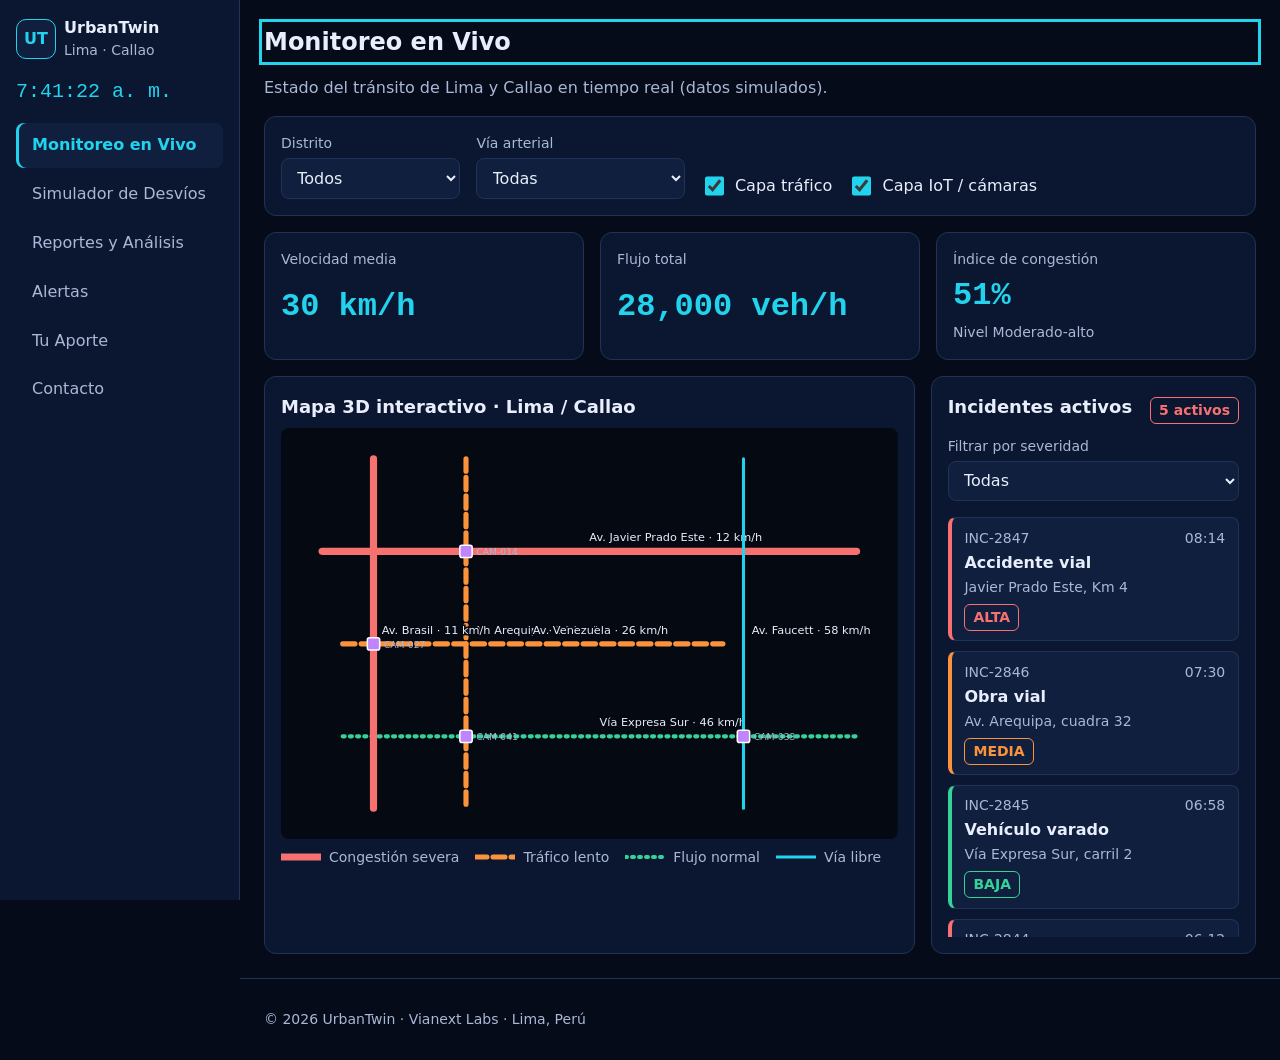
==== commit dca735eb: "Agrega HTML y CSS de Alertas y Asistente (HU-09, HU-10)" ====
--- a/pages/index.html
+++ b/pages/index.html
@@ -429,10 +429,138 @@
     <p id="exp-estado" class="exp-estado" role="status" aria-live="polite"></p>
   </form>
 </div>
-
+</section>
       <section id="alertas" class="panel" aria-labelledby="t-alertas">
         <h2 id="t-alertas" tabindex="-1">Alertas y Asistente</h2>
-        <!-- SECCIÓN: ALERTAS (Persona 2) -->
+        <p class="lead">Programa avisos preventivos para la población y consulta rutas alternas con el asistente virtual.</p>
+        <div class="al-layout">
+
+  <!-- HU-09: Despacho de alertas preventivas -->
+  <div class="al-col" data-hu="HU-09">
+    <form id="al-form" class="card" novalidate>
+      <h3 class="card__title">Centro de despacho de alertas</h3>
+
+      <div class="field">
+        <label for="al-tipo">Tipo de evento</label>
+        <select id="al-tipo" required>
+          <option value="">Selecciona un tipo</option>
+          <option value="obra">Obra programada</option>
+          <option value="desvio">Desvío aprobado</option>
+          <option value="emergencia">Emergencia vial</option>
+          <option value="evento">Evento especial</option>
+        </select>
+        <p class="field__error" id="al-tipo-error" role="alert" hidden></p>
+      </div>
+
+      <div class="field">
+        <label for="al-distrito">Zona afectada</label>
+        <select id="al-distrito" required>
+          <option value="">Selecciona un distrito</option>
+          <option>San Borja</option>
+          <option>Miraflores</option>
+          <option>Cercado de Lima</option>
+          <option>Callao</option>
+        </select>
+        <p class="field__error" id="al-distrito-error" role="alert" hidden></p>
+      </div>
+
+      <div class="field-row">
+        <div class="field">
+          <label for="al-fecha">Fecha</label>
+          <input type="date" id="al-fecha" required>
+          <p class="field__error" id="al-fecha-error" role="alert" hidden></p>
+        </div>
+        <div class="field">
+          <label for="al-hora">Hora de inicio</label>
+          <input type="time" id="al-hora" required>
+          <p class="field__error" id="al-hora-error" role="alert" hidden></p>
+        </div>
+      </div>
+
+      <div class="field">
+        <label for="al-mensaje">Mensaje para la población</label>
+        <textarea id="al-mensaje" rows="3" maxlength="160" required
+                  aria-describedby="al-mensaje-ayuda al-mensaje-error"></textarea>
+        <small id="al-mensaje-ayuda" class="field__help"><span id="al-contador">0</span>/160 caracteres</small>
+        <p class="field__error" id="al-mensaje-error" role="alert" hidden></p>
+      </div>
+
+      <fieldset class="field">
+        <legend>Canales de envío</legend>
+        <label class="check"><input type="checkbox" name="canal" id="al-canal-push" value="push" checked> Notificación push</label>
+        <label class="check"><input type="checkbox" name="canal" id="al-canal-chat" value="chat"> Asistente virtual</label>
+        <label class="check"><input type="checkbox" name="canal" id="al-canal-panel" value="panel"> Paneles en paraderos</label>
+        <p class="field__error" id="al-canal-error" role="alert" hidden></p>
+      </fieldset>
+
+      <button type="submit" id="al-programar" class="btn">Programar aviso</button>
+      <p id="al-estado" class="exp-estado" role="status" aria-live="polite"></p>
+    </form>
+
+    <div class="card">
+      <div class="inc-head">
+        <h3 class="card__title">Avisos programados</h3>
+        <span class="badge badge--low" id="al-count" aria-live="polite">0 avisos</span>
+      </div>
+      <ul id="al-lista" class="al-lista">
+        <li class="inc-empty" id="al-vacio">Aún no hay avisos programados.</li>
+      </ul>
+    </div>
+  </div>
+
+  <!-- HU-10: Asistente virtual y notificaciones push -->
+  <div class="al-col" data-hu="HU-10">
+    <div class="card">
+      <h3 class="card__title">Asistente virtual de rutas</h3>
+
+      <div class="field">
+        <label for="bot-vehiculo">Tipo de unidad</label>
+        <select id="bot-vehiculo">
+          <option value="pasajero">Soy pasajero</option>
+          <option value="bus">Bus / Microbús</option>
+          <option value="coaster">Cúster / Coaster</option>
+        </select>
+      </div>
+
+      <div id="bot-log" class="chat" role="log" aria-live="polite" aria-label="Conversación con el asistente" tabindex="0">
+        <div class="msg msg--bot">
+          <span class="msg__who">Asistente</span>
+          <p>Hola, puedo ayudarte con rutas alternas ante cierres y desvíos. ¿Por qué vía sueles viajar?</p>
+        </div>
+      </div>
+
+      <div class="chips" role="group" aria-label="Consultas rápidas">
+        <button type="button" class="chip" data-consulta="Av. Javier Prado Este">Javier Prado Este</button>
+        <button type="button" class="chip" data-consulta="Av. Arequipa">Av. Arequipa</button>
+        <button type="button" class="chip" data-consulta="Av. Brasil">Av. Brasil</button>
+        <button type="button" class="chip" data-consulta="Vía Expresa Sur">Vía Expresa Sur</button>
+      </div>
+
+      <form id="bot-form" class="chat-form" novalidate>
+        <label for="bot-input" class="sr-only">Escribe tu consulta</label>
+        <input type="text" id="bot-input" placeholder="Ej.: ¿Qué ruta alterna tomo por Javier Prado?" autocomplete="off" maxlength="120">
+        <button type="submit" id="bot-enviar" class="btn">Enviar</button>
+      </form>
+      <p class="field__error" id="bot-error" role="alert" hidden></p>
+    </div>
+
+    <div class="card">
+      <h3 class="card__title">Notificaciones push</h3>
+
+      <label class="switch">
+        <input type="checkbox" id="push-chk" role="switch">
+        <span>Recibir alertas en mi dispositivo</span>
+      </label>
+      <p id="push-estado" class="field__help" aria-live="polite">Las notificaciones están desactivadas.</p>
+
+      <button type="button" id="push-simular" class="btn btn--ghost" disabled>Simular notificación entrante</button>
+
+      <ul id="push-lista" class="push-lista" aria-label="Notificaciones recibidas">
+        <li class="inc-empty" id="push-vacio">No has recibido notificaciones.</li>
+      </ul>
+    </div>
+  </div>
+</div>
       </section>
 
       <section id="aporte" class="panel" aria-labelledby="t-aporte">
--- a/css/styles.css
+++ b/css/styles.css
@@ -435,6 +435,96 @@
 .exp-estado.is-error { color: var(--red); }
 
 /* ===== SECCIÓN: ALERTAS (Persona 2) ===== */
+.al-layout {
+  display: grid;
+  grid-template-columns: repeat(2, minmax(0, 1fr));
+  gap: var(--space-2);
+  align-items: start;
+}
+.al-col { display: grid; gap: var(--space-2); }
+
+/* Campos de texto reutilizables */
+input[type="text"],
+input[type="date"],
+input[type="time"],
+textarea {
+  background: var(--surface-2);
+  color: var(--text);
+  border: 1px solid var(--border);
+  border-radius: 8px;
+  padding: 0.55rem 0.7rem;
+  font: inherit;
+  width: 100%;
+}
+input[type="date"], input[type="time"] { color-scheme: dark; }
+textarea { resize: vertical; min-height: 5rem; }
+.field-row { display: grid; grid-template-columns: 1fr 1fr; gap: var(--space-1); }
+#al-form { display: grid; gap: var(--space-2); }
+
+/* Avisos programados */
+.al-lista { list-style: none; margin: 0; padding: 0; display: grid; gap: 0.6rem; }
+.al-item {
+  background: var(--surface-2);
+  border: 1px solid var(--border);
+  border-left: 4px solid var(--orange);
+  border-radius: 8px;
+  padding: 0.6rem 0.8rem;
+  display: grid;
+  gap: 4px;
+}
+.al-item--emergencia { border-left-color: var(--red); }
+.al-item--evento { border-left-color: var(--purple); }
+.al-item__top { display: flex; justify-content: space-between; gap: var(--space-1); color: var(--muted); font-size: var(--fs-small); }
+.al-item__msg { margin: 0; }
+.al-item__canales { margin: 0; color: var(--muted); font-size: var(--fs-small); }
+.btn--small { padding: 0.35rem 0.7rem; font-size: var(--fs-small); justify-self: start; }
+
+/* Chat */
+.chat {
+  background: var(--bg);
+  border: 1px solid var(--border);
+  border-radius: 8px;
+  padding: var(--space-1);
+  height: 280px;
+  overflow-y: auto;
+  display: flex;
+  flex-direction: column;
+  gap: 0.6rem;
+  margin: var(--space-1) 0;
+}
+.msg { max-width: 85%; padding: 0.5rem 0.75rem; border-radius: 10px; }
+.msg p { margin: 2px 0 0; }
+.msg__who { font-size: var(--fs-small); color: var(--muted); font-weight: 600; }
+.msg--bot  { align-self: flex-start; background: var(--surface-2); border: 1px solid var(--border); }
+.msg--user { align-self: flex-end; background: rgba(34, 211, 238, 0.15); border: 1px solid var(--accent); }
+
+.chips { display: flex; flex-wrap: wrap; gap: 0.5rem; margin-bottom: var(--space-1); }
+.chip {
+  background: var(--surface-2);
+  color: var(--text);
+  border: 1px solid var(--border);
+  border-radius: 999px;
+  padding: 0.4rem 0.9rem;
+  font: inherit;
+  font-size: var(--fs-small);
+  cursor: pointer;
+}
+.chip:hover { border-color: var(--accent); color: var(--accent); }
+
+.chat-form { display: flex; gap: var(--space-1); }
+.chat-form input { flex: 1; }
+
+/* Push */
+.push-lista { list-style: none; margin: var(--space-2) 0 0; padding: 0; display: grid; gap: 0.6rem; max-height: 240px; overflow-y: auto; }
+.push-item {
+  background: var(--surface-2);
+  border: 1px solid var(--border);
+  border-left: 4px solid var(--accent);
+  border-radius: 8px;
+  padding: 0.6rem 0.8rem;
+}
+.push-item__top { display: flex; justify-content: space-between; color: var(--muted); font-size: var(--fs-small); }
+.push-item p { margin: 2px 0 0; }
 
 /* ===== SECCIÓN: TU APORTE (Persona 2) ===== */
 
@@ -449,6 +539,7 @@
   .sim-layout { grid-template-columns: 1fr; }
   .kpis { grid-template-columns: repeat(2, 1fr); }
   .rep-grid { grid-template-columns: 1fr; }
+  .al-layout { grid-template-columns: 1fr; }
 }
 
 /* Mobile: la barra lateral pasa a barra inferior */
@@ -477,4 +568,8 @@
   .kpis { grid-template-columns: 1fr; }
   .bar { grid-template-columns: 1fr; gap: 4px; }
   .tab { flex: 1; padding: 0.6rem 0.5rem; font-size: var(--fs-small); }
+    .field-row { grid-template-columns: 1fr; }
+  .chat { height: 240px; }
+  .msg { max-width: 95%; }
+  .chat-form { flex-direction: column; }
 }
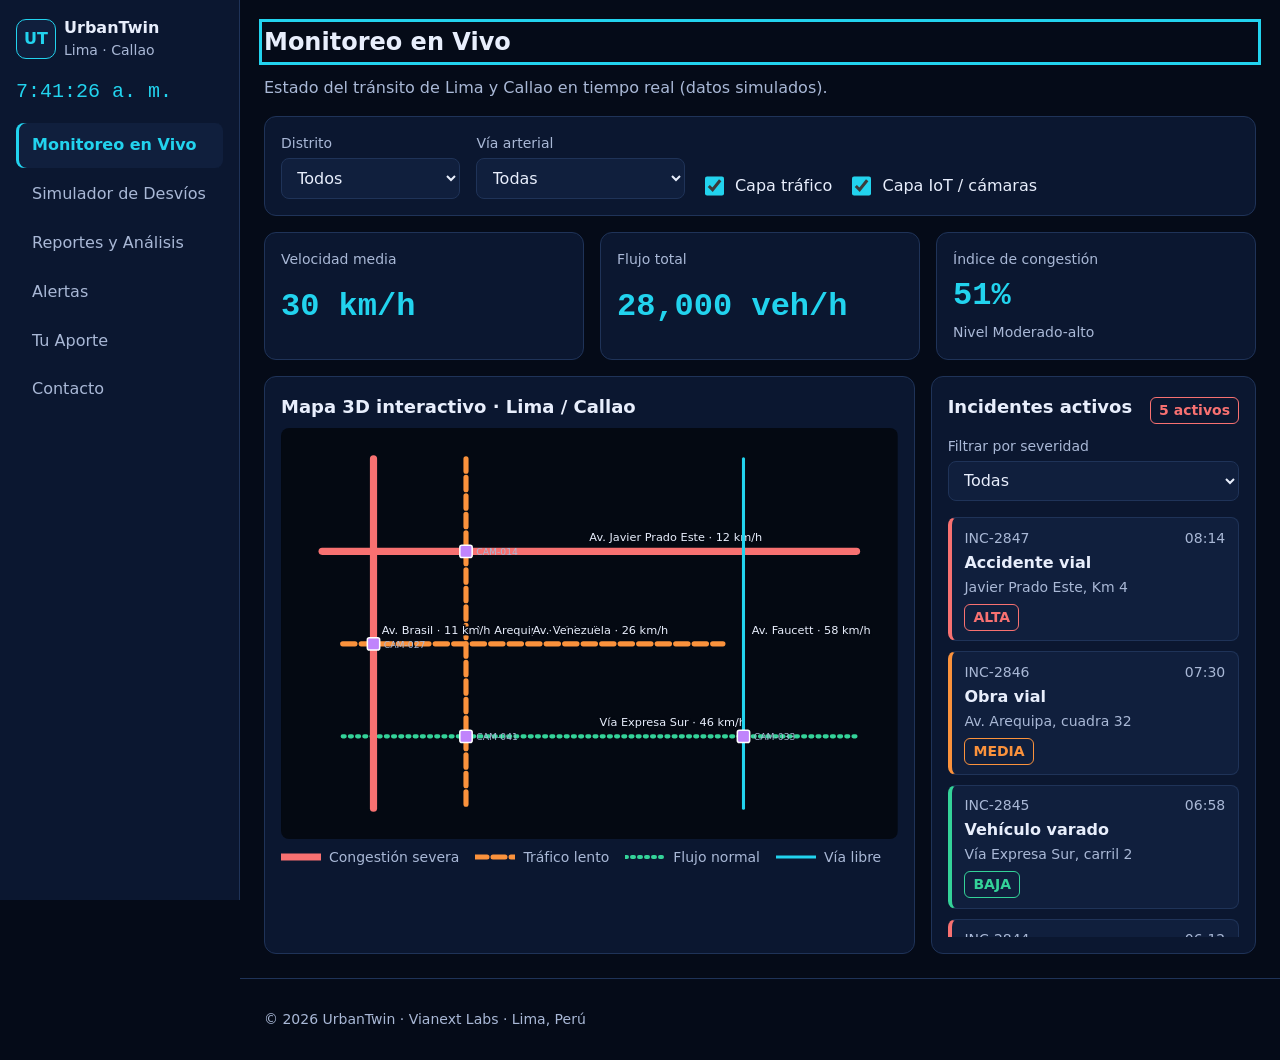
==== commit 3adf251e: "Agrega HTML y CSS de Tu Aporte (HU-11, HU-12)" ====
--- a/pages/index.html
+++ b/pages/index.html
@@ -565,7 +565,81 @@
 
       <section id="aporte" class="panel" aria-labelledby="t-aporte">
         <h2 id="t-aporte" tabindex="-1">Tu Aporte</h2>
-        <!-- SECCIÓN: TU APORTE (Persona 2) -->
+        <p class="lead">Reporta problemas viales y ayuda a otros usuarios validando la fluidez de las rutas alternas.</p>
+
+<div class="ap-layout">
+
+  <!-- HU-11: Portal ciudadano de reporte de vías -->
+  <div class="ap-col" data-hu="HU-11">
+    <form id="ap-form" class="card" novalidate>
+      <h3 class="card__title">Reportar un problema vial</h3>
+
+      <div class="field">
+        <label for="ap-tipo">Tipo de problema</label>
+        <select id="ap-tipo" required>
+          <option value="">Selecciona un tipo</option>
+          <option value="trafico">Tráfico congestionado</option>
+          <option value="bache">Bache o daño en la pista</option>
+          <option value="semaforo">Semáforo malogrado</option>
+          <option value="obra">Obra sin señalizar</option>
+          <option value="inseguridad">Paradero inseguro</option>
+        </select>
+        <p class="field__error" id="ap-tipo-error" role="alert" hidden></p>
+      </div>
+
+      <div class="field">
+        <label for="ap-via">Vía o referencia</label>
+        <input type="text" id="ap-via" maxlength="80" required
+               aria-describedby="ap-via-ayuda ap-via-error" placeholder="Ej.: Av. Brasil cuadra 15">
+        <small id="ap-via-ayuda" class="field__help">Indica la avenida y una referencia cercana.</small>
+        <p class="field__error" id="ap-via-error" role="alert" hidden></p>
+      </div>
+
+      <div class="field">
+        <label for="ap-desc">Descripción</label>
+        <textarea id="ap-desc" rows="3" maxlength="200" required
+                  aria-describedby="ap-desc-ayuda ap-desc-error"></textarea>
+        <small id="ap-desc-ayuda" class="field__help"><span id="ap-contador">0</span>/200 caracteres (mínimo 10)</small>
+        <p class="field__error" id="ap-desc-error" role="alert" hidden></p>
+      </div>
+
+      <div class="field">
+        <label for="ap-foto">Foto (opcional)</label>
+        <input type="file" id="ap-foto" accept="image/*" aria-describedby="ap-foto-ayuda ap-foto-error">
+        <small id="ap-foto-ayuda" class="field__help">Imagen JPG o PNG de hasta 2 MB.</small>
+        <p class="field__error" id="ap-foto-error" role="alert" hidden></p>
+        <img id="ap-foto-prev" class="ap-prev" alt="Vista previa de la foto seleccionada" hidden>
+      </div>
+
+      <div class="field">
+        <span class="field__label">Ubicación</span>
+        <button type="button" id="ap-ubicacion" class="btn btn--ghost">Usar mi ubicación actual</button>
+        <p id="ap-ubicacion-txt" class="field__help" aria-live="polite">Ubicación no definida.</p>
+        <p class="field__error" id="ap-ubicacion-error" role="alert" hidden></p>
+      </div>
+
+      <button type="submit" id="ap-enviar" class="btn">Enviar reporte</button>
+      <p id="ap-estado" class="exp-estado" role="status" aria-live="polite"></p>
+    </form>
+
+    <div class="card">
+      <div class="inc-head">
+        <h3 class="card__title">Mis reportes</h3>
+        <span class="badge badge--low" id="ap-count" aria-live="polite">0 reportes</span>
+      </div>
+      <ul id="ap-lista" class="al-lista">
+        <li class="inc-empty" id="ap-vacio">Aún no has enviado reportes.</li>
+      </ul>
+    </div>
+  </div>
+
+  <!-- HU-12: Validador comunitario de rutas alternas -->
+  <div class="ap-col" data-hu="HU-12">
+    <div class="card">
+      <h3 class="card__title">Validar rutas alternas</h3>
+      <p class="field__help">Califica la fluidez de las rutas sugeridas para ayudar a otros pasajeros.</p>
+
+      <ul id="ruta-lista" class="ruta-lista">
       </section>
 
       <section id="contacto" class="panel" aria-labelledby="t-contacto">
--- a/css/styles.css
+++ b/css/styles.css
@@ -527,6 +527,88 @@
 .push-item p { margin: 2px 0 0; }
 
 /* ===== SECCIÓN: TU APORTE (Persona 2) ===== */
+.ap-layout {
+  display: grid;
+  grid-template-columns: repeat(2, minmax(0, 1fr));
+  gap: var(--space-2);
+  align-items: start;
+}
+.ap-col { display: grid; gap: var(--space-2); }
+#ap-form { display: grid; gap: var(--space-2); }
+
+.field__label { font-size: var(--fs-small); color: var(--muted); }
+
+input[type="file"] {
+  background: var(--surface-2);
+  color: var(--text);
+  border: 1px solid var(--border);
+  border-radius: 8px;
+  padding: 0.5rem;
+  font: inherit;
+  width: 100%;
+}
+.ap-prev { max-width: 100%; max-height: 180px; border-radius: 8px; border: 1px solid var(--border); margin-top: var(--space-1); }
+.ap-prev[hidden] { display: none; }
+
+/* Reportes enviados */
+.ap-item--resuelto { border-left-color: var(--green); }
+.ap-item--revision { border-left-color: var(--orange); }
+
+/* Rutas a validar */
+.ruta-lista { list-style: none; margin: var(--space-2) 0 0; padding: 0; display: grid; gap: var(--space-2); }
+.ruta {
+  background: var(--surface-2);
+  border: 1px solid var(--border);
+  border-radius: var(--radius);
+  padding: var(--space-2);
+  display: grid;
+  gap: var(--space-1);
+}
+.ruta__top { display: flex; justify-content: space-between; align-items: center; gap: var(--space-1); }
+.ruta__score { margin: 0; color: var(--muted); font-size: var(--fs-small); }
+.ruta__score output { color: var(--accent); font-family: var(--font-mono); font-weight: 700; }
+
+/* Calificación por estrellas (radios accesibles con teclado) */
+.rating {
+  display: flex;
+  flex-direction: row-reverse;
+  justify-content: flex-end;
+  gap: 4px;
+  border: 0;
+  padding: 0;
+  margin: 0;
+}
+.rating legend { width: 100%; float: left; margin-bottom: 4px; }
+.rating input {
+  position: absolute;
+  opacity: 0;
+  width: 1px;
+  height: 1px;
+}
+.rating label {
+  display: grid;
+  place-items: center;
+  width: 2.5rem;
+  height: 2.5rem;
+  border-radius: 8px;
+  border: 1px solid var(--border);
+  background: var(--surface);
+  color: var(--muted);
+  cursor: pointer;
+  font-weight: 600;
+}
+.rating label::after { content: "★"; margin-left: 2px; }
+.rating label:hover,
+.rating label:hover ~ label,
+.rating input:checked ~ label {
+  border-color: var(--accent);
+  color: var(--accent);
+  background: rgba(34, 211, 238, 0.15);
+}
+.rating input:focus-visible + label {
+  outline: 3px solid var(--accent);
+  outline-offset: 2px;
+}
 
 /* ===== SECCIÓN: CONTACTO (Persona 2) ===== */
 
@@ -540,6 +622,7 @@
   .kpis { grid-template-columns: repeat(2, 1fr); }
   .rep-grid { grid-template-columns: 1fr; }
   .al-layout { grid-template-columns: 1fr; }
+  .ap-layout { grid-template-columns: 1fr; }
 }
 
 /* Mobile: la barra lateral pasa a barra inferior */
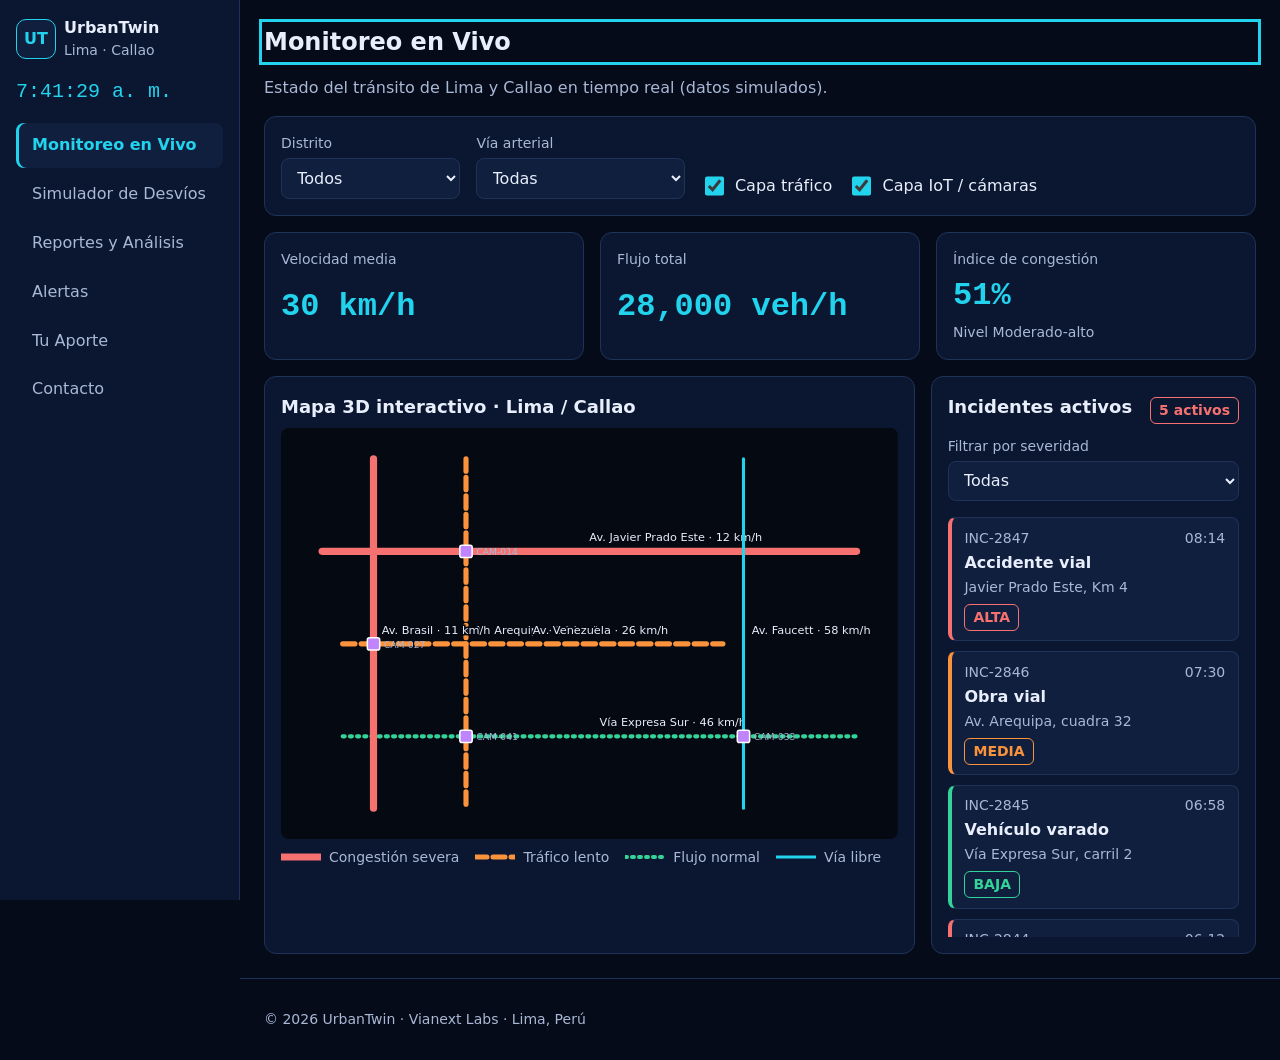
==== commit a0aef8bf: "Agrega HTML y CSS de Contacto" ====
--- a/pages/index.html
+++ b/pages/index.html
@@ -644,7 +644,108 @@
 
       <section id="contacto" class="panel" aria-labelledby="t-contacto">
         <h2 id="t-contacto" tabindex="-1">Contacto</h2>
-        <!-- SECCIÓN: CONTACTO (Persona 2) -->
+        <p class="lead">Conversa con un asesor especialista o envíanos una solicitud de información sobre UrbanTwin.</p>
+
+<div class="ct-layout">
+
+  <!-- Directorio de asesores -->
+  <div class="ct-col">
+    <h3 class="card__title">Directorio de asesores</h3>
+    <ul class="asesores" id="ct-asesores">
+
+      <li class="card asesor" data-asesor="carlos">
+        <div class="asesor__head">
+          <span class="avatar" aria-hidden="true">CM</span>
+          <div>
+            <h4>Ing. Carlos Mendoza Ríos</h4>
+            <p class="asesor__rol">Asesor Senior de Movilidad Urbana</p>
+            <span class="badge badge--low" id="ct-carlos-estado">● Disponible</span>
+          </div>
+        </div>
+        <p class="asesor__esp"><strong>Especialidad:</strong> Ingeniería de tránsito · Gemelos digitales</p>
+        <ul class="asesor__datos">
+          <li>Correo: <a href="mailto:c.mendoza@urbantwin.pe">c.mendoza@urbantwin.pe</a></li>
+          <li>Teléfono: <a href="tel:+5112345678">+51 1 234-5678</a></li>
+        </ul>
+        <div class="asesor__acciones">
+          <button type="button" class="btn btn--small" data-contactar="carlos">Enviar mensaje</button>
+          <button type="button" class="btn btn--ghost btn--small" data-agendar="carlos">Agendar</button>
+        </div>
+      </li>
+
+      <li class="card asesor" data-asesor="valeria">
+        <div class="asesor__head">
+          <span class="avatar avatar--purple" aria-hidden="true">VT</span>
+          <div>
+            <h4>Dra. Valeria Torres Soto</h4>
+            <p class="asesor__rol">Asesora en Smart City e IoT</p>
+            <span class="badge badge--high" id="ct-valeria-estado">● Ocupada</span>
+          </div>
+        </div>
+        <p class="asesor__esp"><strong>Especialidad:</strong> Sensórica urbana · Análisis de datos viales</p>
+        <ul class="asesor__datos">
+          <li>Correo: <a href="mailto:v.torres@urbantwin.pe">v.torres@urbantwin.pe</a></li>
+          <li>Teléfono: <a href="tel:+5112345679">+51 1 234-5679</a></li>
+        </ul>
+        <div class="asesor__acciones">
+          <button type="button" class="btn btn--small" data-contactar="valeria">Enviar mensaje</button>
+          <button type="button" class="btn btn--ghost btn--small" data-agendar="valeria">Agendar</button>
+        </div>
+      </li>
+
+    </ul>
+    <p id="ct-asesor-estado" class="exp-estado" role="status" aria-live="polite"></p>
+  </div>
+
+  <!-- Solicitud de información -->
+  <div class="ct-col">
+    <form id="ct-form" class="card" novalidate>
+      <h3 class="card__title">Solicitar información</h3>
+
+      <div class="field">
+        <label for="ct-nombre">Nombre completo</label>
+        <input type="text" id="ct-nombre" autocomplete="name" required aria-describedby="ct-nombre-error">
+        <p class="field__error" id="ct-nombre-error" role="alert" hidden></p>
+      </div>
+
+      <div class="field">
+        <label for="ct-correo">Correo electrónico</label>
+        <input type="email" id="ct-correo" autocomplete="email" required aria-describedby="ct-correo-error">
+        <p class="field__error" id="ct-correo-error" role="alert" hidden></p>
+      </div>
+
+      <div class="field">
+        <label for="ct-celular">Celular</label>
+        <input type="tel" id="ct-celular" autocomplete="tel" inputmode="numeric" maxlength="9"
+               placeholder="9 dígitos" required aria-describedby="ct-celular-ayuda ct-celular-error">
+        <small id="ct-celular-ayuda" class="field__help">Número peruano de 9 dígitos que empieza con 9.</small>
+        <p class="field__error" id="ct-celular-error" role="alert" hidden></p>
+      </div>
+
+      <div class="field">
+        <label for="ct-perfil">Soy…</label>
+        <select id="ct-perfil" required>
+          <option value="">Selecciona tu perfil</option>
+          <option value="autoridad">Autoridad o planificador urbano</option>
+          <option value="conductor">Conductor de transporte público</option>
+          <option value="ciudadano">Pasajero o ciudadano</option>
+        </select>
+        <p class="field__error" id="ct-perfil-error" role="alert" hidden></p>
+      </div>
+
+      <div class="field">
+        <label for="ct-mensaje">Mensaje</label>
+        <textarea id="ct-mensaje" rows="4" maxlength="300" required
+                  aria-describedby="ct-mensaje-ayuda ct-mensaje-error"></textarea>
+        <small id="ct-mensaje-ayuda" class="field__help"><span id="ct-contador">0</span>/300 caracteres</small>
+        <p class="field__error" id="ct-mensaje-error" role="alert" hidden></p>
+      </div>
+
+      <button type="submit" id="ct-enviar" class="btn">Enviar solicitud</button>
+      <p id="ct-estado" class="exp-estado" role="status" aria-live="polite"></p>
+    </form>
+  </div>
+</div>
       </section>
 
     </main>
--- a/css/styles.css
+++ b/css/styles.css
@@ -611,7 +611,47 @@
 }
 
 /* ===== SECCIÓN: CONTACTO (Persona 2) ===== */
-
+.ct-layout {
+  display: grid;
+  grid-template-columns: repeat(2, minmax(0, 1fr));
+  gap: var(--space-2);
+  align-items: start;
+}
+.ct-col { display: grid; gap: var(--space-2); }
+#ct-form { display: grid; gap: var(--space-2); }
+
+input[type="email"],
+input[type="tel"] {
+  background: var(--surface-2);
+  color: var(--text);
+  border: 1px solid var(--border);
+  border-radius: 8px;
+  padding: 0.55rem 0.7rem;
+  font: inherit;
+  width: 100%;
+}
+
+/* Asesores */
+.asesores { list-style: none; margin: 0; padding: 0; display: grid; gap: var(--space-2); }
+.asesor { display: grid; gap: var(--space-1); }
+.asesor__head { display: flex; gap: var(--space-2); align-items: center; }
+.asesor h4 { margin: 0; font-size: 1.05rem; }
+.asesor__rol { margin: 2px 0 6px; color: var(--muted); font-size: var(--fs-small); }
+.asesor__esp { margin: 0; }
+.asesor__datos { list-style: none; margin: 0; padding: 0; display: grid; gap: 2px; color: var(--muted); font-size: var(--fs-small); }
+.asesor__acciones { display: flex; flex-wrap: wrap; gap: var(--space-1); }
+
+.avatar {
+  display: grid; place-items: center;
+  flex: none;
+  width: 52px; height: 52px;
+  border-radius: 50%;
+  border: 2px solid var(--accent);
+  background: var(--surface-2);
+  color: var(--accent);
+  font-weight: 700;
+}
+.avatar--purple { border-color: var(--purple); color: var(--purple); }
 /* ===== RESPONSIVE ===== */
 /* Tablet */
 @media (max-width: 1024px) {
@@ -623,6 +663,7 @@
   .rep-grid { grid-template-columns: 1fr; }
   .al-layout { grid-template-columns: 1fr; }
   .ap-layout { grid-template-columns: 1fr; }
+  .ct-layout { grid-template-columns: 1fr; }
 }
 
 /* Mobile: la barra lateral pasa a barra inferior */
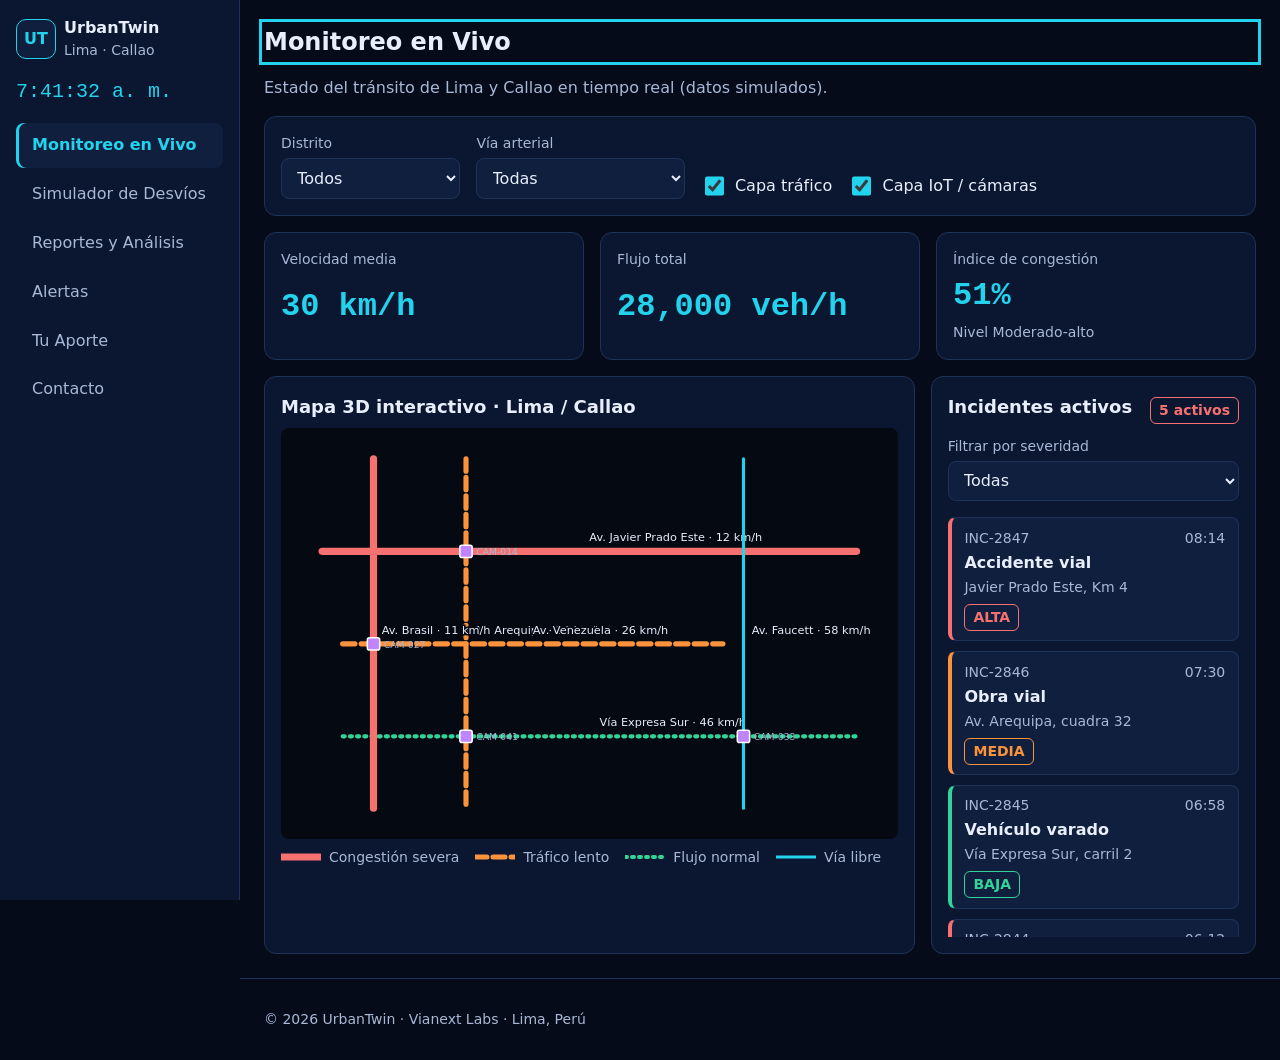
==== commit 036de73e: "Parte funcional listo calisto" ====
--- a/pages/index.html
+++ b/pages/index.html
@@ -203,20 +203,37 @@
     </div>
   </div>
 
-  <!-- Columna derecha: mapa y resultados -->
+<!-- Columna derecha: mapa y resultados -->
   <div class="sim-main">
     <div class="card">
       <h3 class="card__title">Ejecución de simulación en 3D</h3>
-      <svg id="sim-mapa" viewBox="0 0 600 340" role="img" aria-labelledby="sim-mapa-desc">
-        <title>Vista del mapa con el cierre y las rutas alternas</title>
-        <rect width="600" height="340" class="map-bg"></rect>
-        <g id="sim-capa-vias"></g>
-        <g id="sim-capa-flujo"></g>
-      </svg>
+      
+      <!-- Iniciamos con display: none para que esté oculto al cargar la página -->
+      <div id="visor-3d-contenedor" style="display: none; position: relative; width: 100%; height: 280px; background: #070d1f; border-radius: 8px; overflow: hidden; align-items: center; justify-content: center; border: 1px solid rgba(0,242,254,0.3);">
+        <svg id="sim-mapa" viewBox="0 0 600 340" role="img" aria-labelledby="sim-mapa-desc" style="width: 100%; height: 100%;">
+          <title>Vista del mapa con el cierre y las rutas alternas</title>
+          <rect width="600" height="340" class="map-bg" fill="#070d1f"></rect>
+          <g id="sim-capa-vias">
+            <line x1="50" y1="170" x2="550" y2="170" stroke="#00f2fe" stroke-width="6" stroke-dasharray="10 6" opacity="0.8"/>
+            <line x1="300" y1="20" x2="300" y2="320" stroke="#ff5e62" stroke-width="6" opacity="0.8"/>
+            <line x1="120" y1="20" x2="480" y2="320" stroke="#ffa136" stroke-width="4" opacity="0.6"/>
+          </g>
+          <g id="sim-capa-flujo">
+            <circle cx="100" cy="170" r="8" fill="#00f2fe">
+              <animate attributeName="cx" values="50;550" dur="3s" repeatCount="indefinite"/>
+            </circle>
+            <circle cx="300" cy="100" r="8" fill="#ff5e62">
+              <animate attributeName="cy" values="20;320" dur="2.5s" repeatCount="indefinite"/>
+            </circle>
+          </g>
+        </svg>
+      </div>
+
       <p id="sim-mapa-desc" class="sr-only">
         Mapa esquemático donde se muestra la vía cerrada y las rutas alternas con la animación del flujo vehicular.
       </p>
-      <p id="sim-estado" class="sim-estado" aria-live="polite">Configura y ejecuta una simulación.</p>
+      
+      <p id="sim-estado" class="sim-estado" aria-live="polite" style="margin-top: 10px;">Configura y ejecuta una simulación para ver el modelo 3D.</p>
     </div>
 
     <!-- Resultados -->
--- a/css/styles.css
+++ b/css/styles.css
@@ -455,10 +455,36 @@
   padding: 0.55rem 0.7rem;
   font: inherit;
   width: 100%;
-}
-input[type="date"], input[type="time"] { color-scheme: dark; }
+  box-sizing: border-box;
+}
+
+/* Fecha y hora: normalizar para Safari / iPad */
+input[type="date"],
+input[type="time"] {
+  -webkit-appearance: none;
+  appearance: none;
+  min-width: 0;
+  max-width: 100%;
+  min-height: 2.6rem;
+  display: block;
+  color-scheme: dark;
+}
+
+input[type="date"]::-webkit-date-and-time-value,
+input[type="time"]::-webkit-date-and-time-value {
+  text-align: left;
+  min-height: 1.4em;
+}
+
 textarea { resize: vertical; min-height: 5rem; }
-.field-row { display: grid; grid-template-columns: 1fr 1fr; gap: var(--space-1); }
+
+.field-row {
+  display: grid;
+  grid-template-columns: repeat(2, minmax(0, 1fr));
+  gap: var(--space-1);
+}
+.field-row .field { min-width: 0; }
+
 #al-form { display: grid; gap: var(--space-2); }
 
 /* Avisos programados */
@@ -664,6 +690,7 @@
   .al-layout { grid-template-columns: 1fr; }
   .ap-layout { grid-template-columns: 1fr; }
   .ct-layout { grid-template-columns: 1fr; }
+    .field-row { grid-template-columns: 1fr; }
 }
 
 /* Mobile: la barra lateral pasa a barra inferior */
